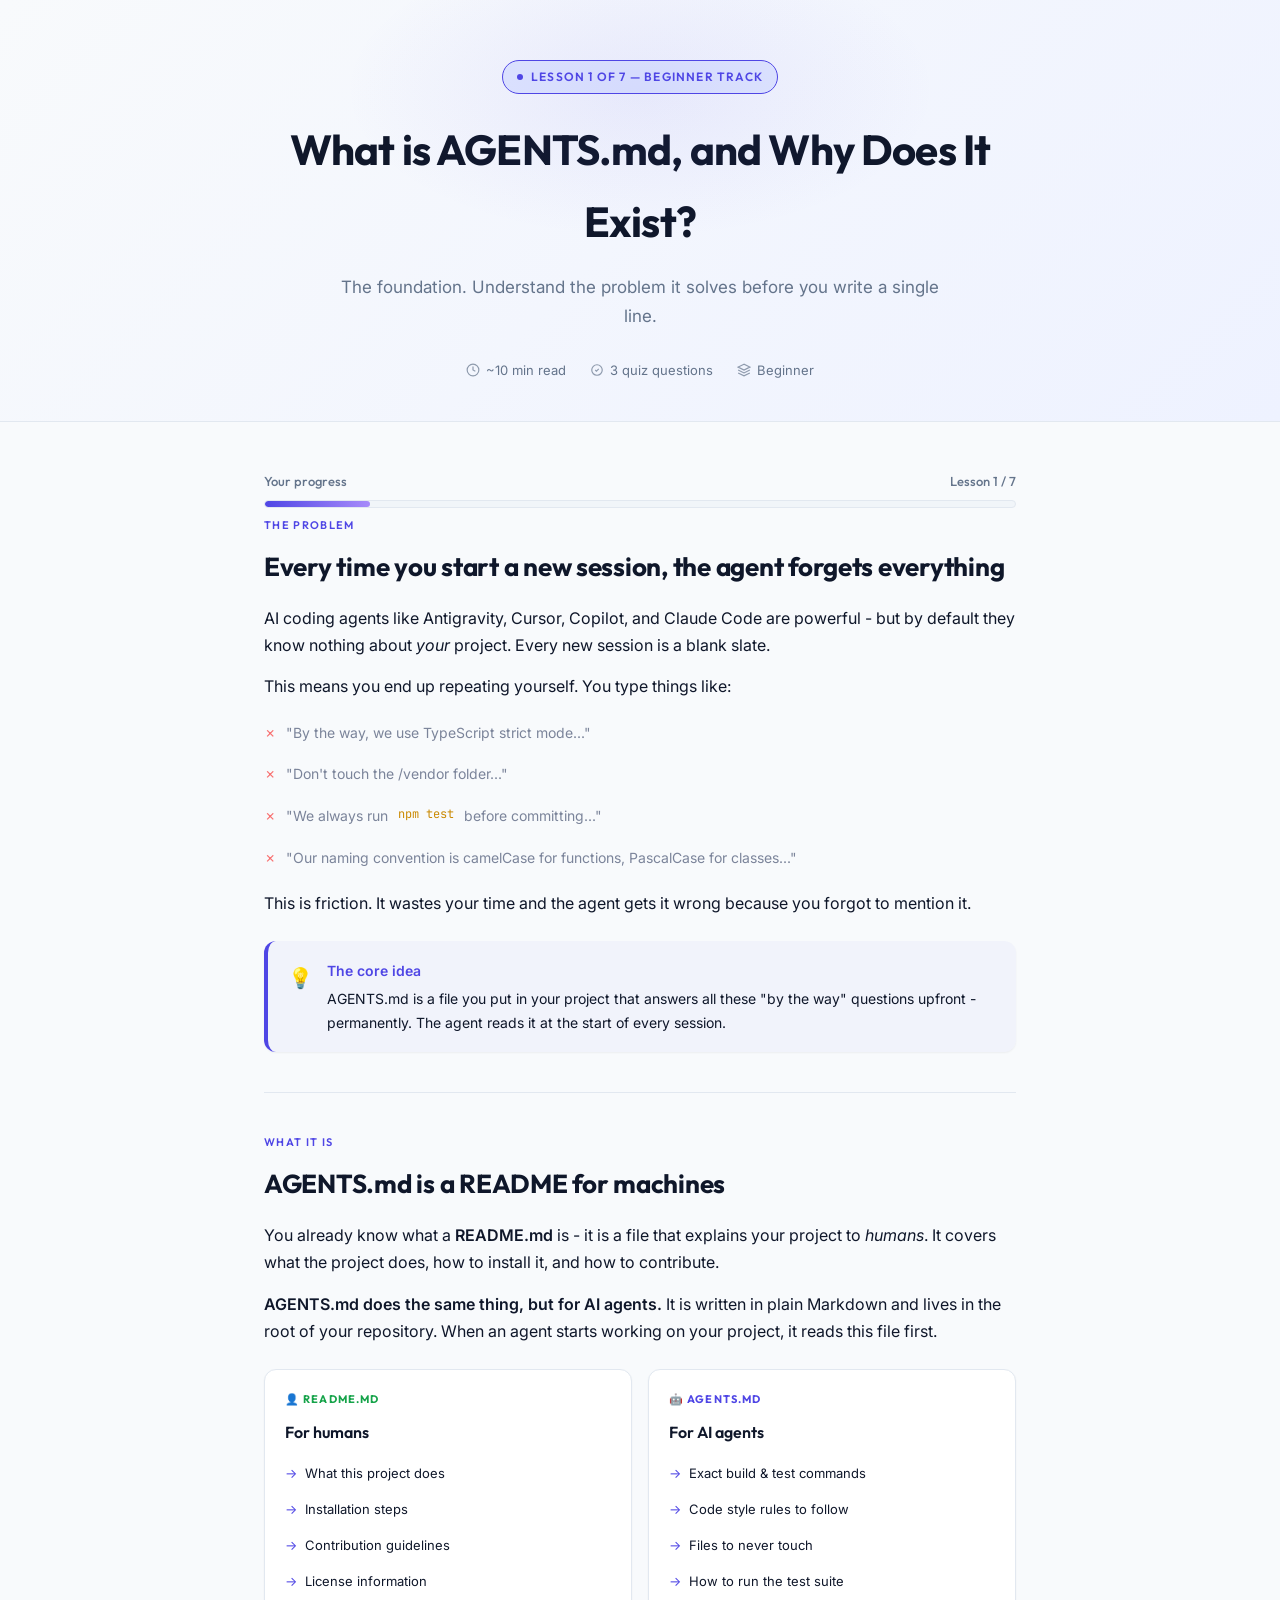
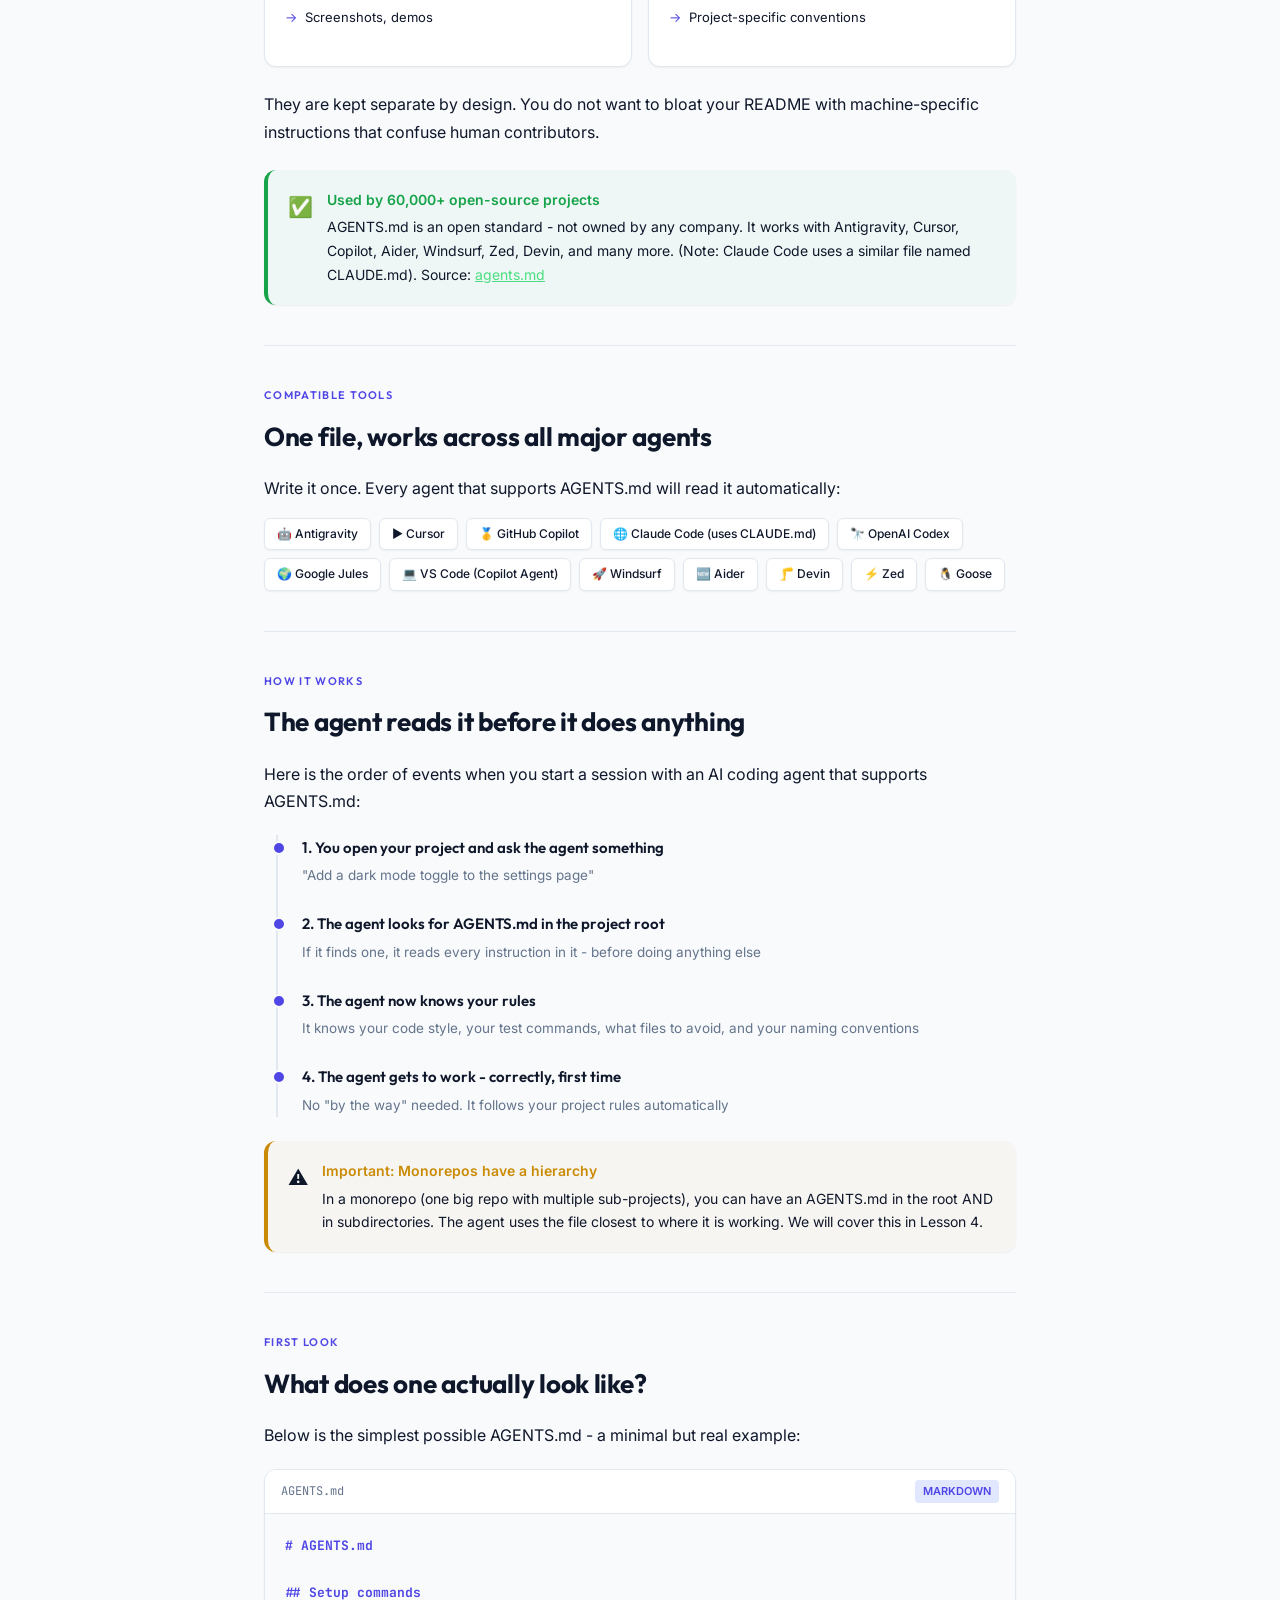
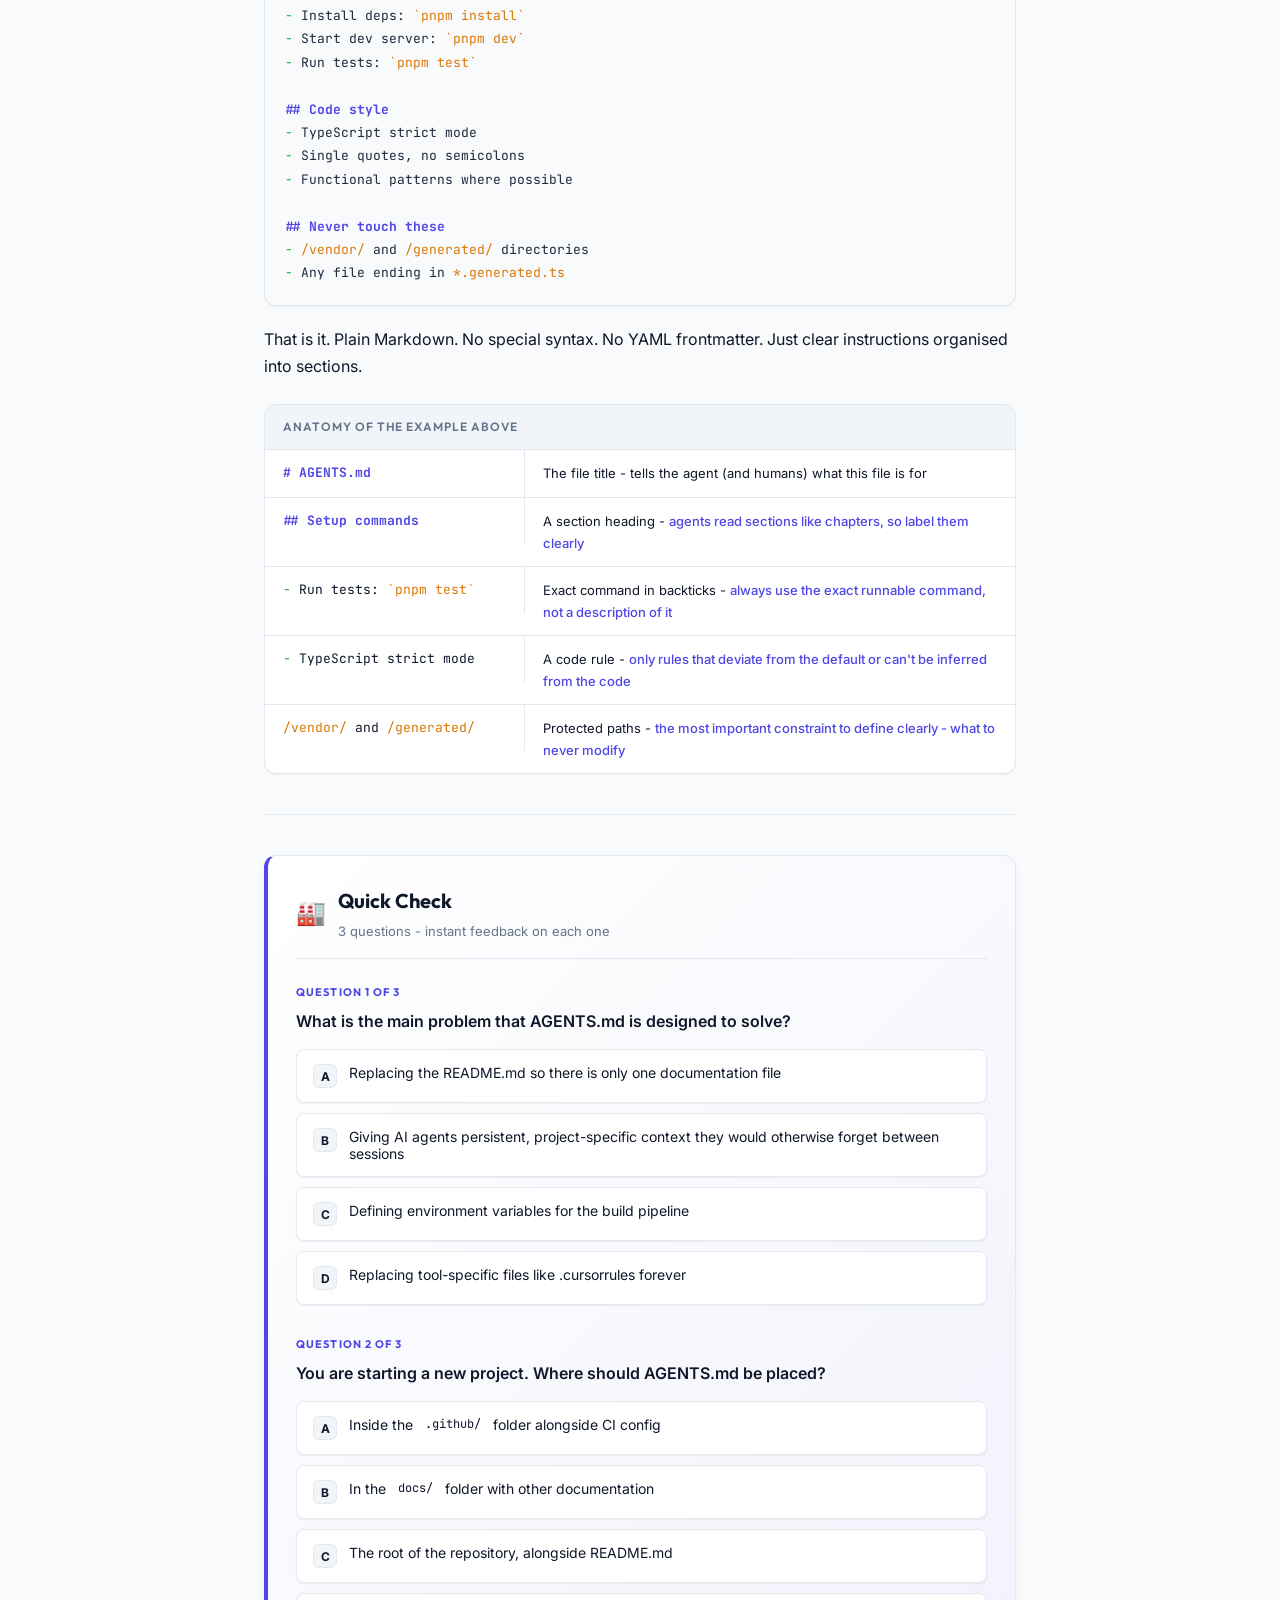
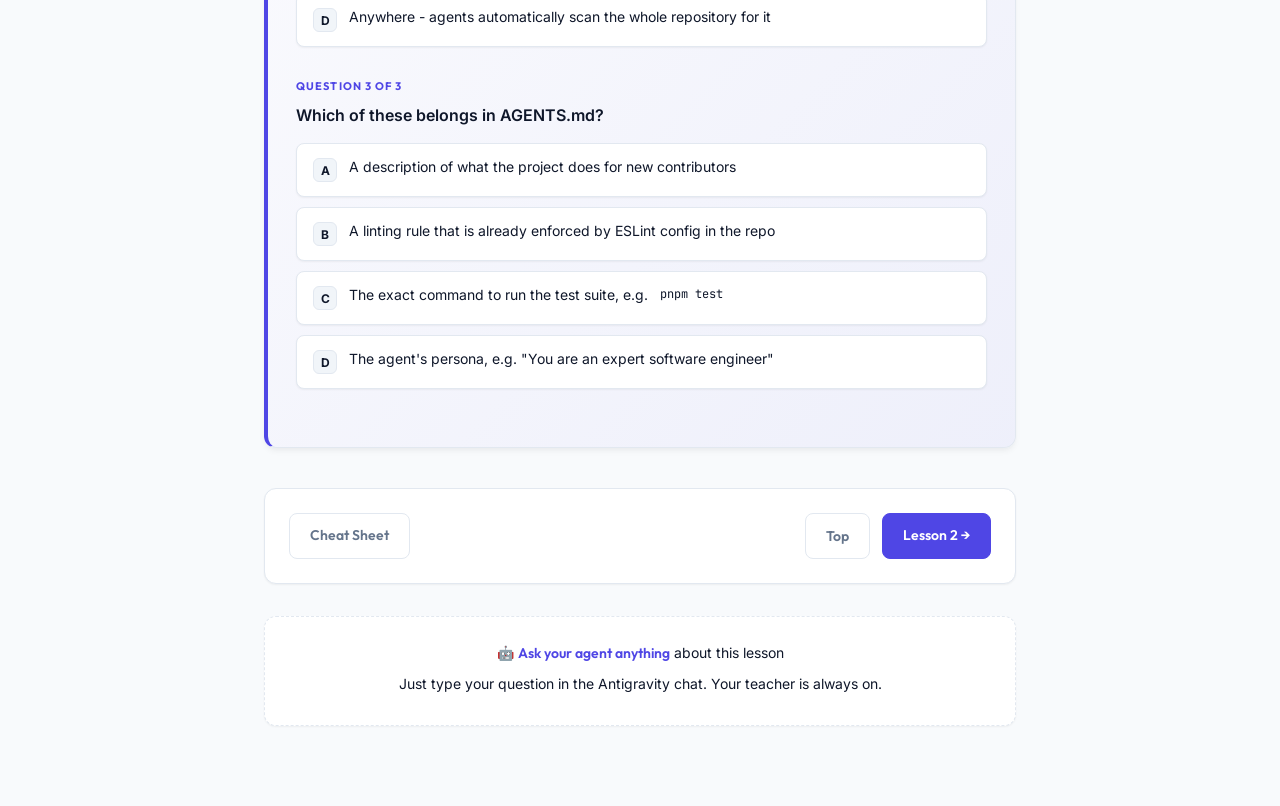
==== lessons/0001-what-is-agents-md.html @ 91561521 "Add AGENTS.md Quick Reference Cheat Sheet - Introduced a new HTML file for a concise cheat sheet on " ====
<!DOCTYPE html>
<html lang="en">
<head>
  <meta charset="UTF-8" />
  <meta name="viewport" content="width=device-width, initial-scale=1.0" />
  <title>Lesson 1: What is AGENTS.md and Why Does It Exist?</title>
  <meta name="description" content="Learn why AGENTS.md exists, what problem it solves, and how it is different from README.md. Lesson 1 of the AGENTS.md beginner-to-pro course." />
    <link rel="preconnect" href="https://fonts.googleapis.com" />
  <link rel="preconnect" href="https://fonts.gstatic.com" crossorigin />
  <link href="https://fonts.googleapis.com/css2?family=Inter:wght@300;400;500;600;700&family=Outfit:wght@400;500;600;700;800&family=JetBrains+Mono:wght@400;500;600&display=swap" rel="stylesheet" />
  <link rel="stylesheet" href="style.css" />
</head>
<body>

<header>
  <div class="lesson-badge"><span class="dot"></span>Lesson 1 of 7 &mdash; Beginner Track</div>
  <h1>What is AGENTS.md, and Why Does It Exist?</h1>
  <p class="subtitle">The foundation. Understand the problem it solves before you write a single line.</p>
  <div class="meta-row">
    <span class="meta-chip">
      <svg width="14" height="14" fill="none" stroke="currentColor" stroke-width="2" viewBox="0 0 24 24"><circle cx="12" cy="12" r="10"/><path d="M12 6v6l4 2"/></svg>
      ~10 min read
    </span>
    <span class="meta-chip">
      <svg width="14" height="14" fill="none" stroke="currentColor" stroke-width="2" viewBox="0 0 24 24"><path d="M9 12l2 2 4-4m6 2a9 9 0 11-18 0 9 9 0 0118 0z"/></svg>
      3 quiz questions
    </span>
    <span class="meta-chip">
      <svg width="14" height="14" fill="none" stroke="currentColor" stroke-width="2" viewBox="0 0 24 24"><path d="M12 2L2 7l10 5 10-5-10-5zM2 17l10 5 10-5M2 12l10 5 10-5"/></svg>
      Beginner
    </span>
  </div>
</header>

<main>

  <div class="progress-label">
    <span>Your progress</span>
    <span>Lesson 1 / 7</span>
  </div>
  <div class="progress-bar"><div class="progress-fill" style="width: 14%;" id="progressBar"></div></div>

  <!-- SECTION 1 -->
  <div class="section">
    <div class="section-label">The Problem</div>
    <h2>Every time you start a new session, the agent forgets everything</h2>
    <p>
      AI coding agents like Antigravity, Cursor, Copilot, and Claude Code are powerful - but by default they know nothing about <em>your</em> project. Every new session is a blank slate.
    </p>
    <p>
      This means you end up repeating yourself. You type things like:
    </p>
    <ul style="list-style:none;padding:0;margin:0 0 14px;">
      <li style="padding:6px 0;display:flex;gap:10px;color:#7b849a;font-size:14px;"><span style="color:#f87171">✗</span> "By the way, we use TypeScript strict mode..."</li>
      <li style="padding:6px 0;display:flex;gap:10px;color:#7b849a;font-size:14px;"><span style="color:#f87171">✗</span> "Don't touch the /vendor folder..."</li>
      <li style="padding:6px 0;display:flex;gap:10px;color:#7b849a;font-size:14px;"><span style="color:#f87171">✗</span> "We always run <code style="font-family:'JetBrains Mono',monospace;font-size:12px;color:var(--yellow)">npm test</code> before committing..."</li>
      <li style="padding:6px 0;display:flex;gap:10px;color:#7b849a;font-size:14px;"><span style="color:#f87171">✗</span> "Our naming convention is camelCase for functions, PascalCase for classes..."</li>
    </ul>
    <p>
      This is friction. It wastes your time and the agent gets it wrong because you forgot to mention it.
    </p>

    <div class="callout info">
      <div class="callout-icon">💡</div>
      <div class="callout-body">
        <strong>The core idea</strong>
        <p>AGENTS.md is a file you put in your project that answers all these "by the way" questions upfront - permanently. The agent reads it at the start of every session.</p>
      </div>
    </div>
  </div>

  <hr />

  <!-- SECTION 2 -->
  <div class="section">
    <div class="section-label">What It Is</div>
    <h2>AGENTS.md is a README for machines</h2>
    <p>
      You already know what a <strong>README.md</strong> is - it is a file that explains your project to <em>humans</em>. It covers what the project does, how to install it, and how to contribute.
    </p>
    <p>
      <strong>AGENTS.md does the same thing, but for AI agents.</strong> It is written in plain Markdown and lives in the root of your repository. When an agent starts working on your project, it reads this file first.
    </p>

    <div class="compare-grid">
      <div class="compare-card human">
        <div class="card-tag">&#128100; README.md</div>
        <h4>For humans</h4>
        <ul>
          <li>What this project does</li>
          <li>Installation steps</li>
          <li>Contribution guidelines</li>
          <li>License information</li>
          <li>Screenshots, demos</li>
        </ul>
      </div>
      <div class="compare-card agent">
        <div class="card-tag">&#129302; AGENTS.md</div>
        <h4>For AI agents</h4>
        <ul>
          <li>Exact build &amp; test commands</li>
          <li>Code style rules to follow</li>
          <li>Files to never touch</li>
          <li>How to run the test suite</li>
          <li>Project-specific conventions</li>
        </ul>
      </div>
    </div>

    <p>
      They are kept separate by design. You do not want to bloat your README with machine-specific instructions that confuse human contributors.
    </p>

    <div class="callout tip">
      <div class="callout-icon">✅</div>
      <div class="callout-body">
        <strong>Used by 60,000+ open-source projects</strong>
        <p>AGENTS.md is an open standard - not owned by any company. It works with Antigravity, Cursor, Copilot, Aider, Windsurf, Zed, Devin, and many more. (Note: Claude Code uses a similar file named CLAUDE.md). Source: <a href="https://agents.md" style="color:#4ade80">agents.md</a></p>
      </div>
    </div>
  </div>

  <hr />

  <!-- SECTION 3 -->
  <div class="section">
    <div class="section-label">Compatible Tools</div>
    <h2>One file, works across all major agents</h2>
    <p>Write it once. Every agent that supports AGENTS.md will read it automatically:</p>
    <div class="agent-grid">
      <span class="agent-chip">&#129302; Antigravity</span>
      <span class="agent-chip">&#9654; Cursor</span>
      <span class="agent-chip">&#129351; GitHub Copilot</span>
      <span class="agent-chip">&#127760; Claude Code (uses CLAUDE.md)</span>
      <span class="agent-chip">&#128301; OpenAI Codex</span>
      <span class="agent-chip">&#127757; Google Jules</span>
      <span class="agent-chip">&#128187; VS Code (Copilot Agent)</span>
      <span class="agent-chip">&#128640; Windsurf</span>
      <span class="agent-chip">&#127381; Aider</span>
      <span class="agent-chip">&#129461; Devin</span>
      <span class="agent-chip">&#9889; Zed</span>
      <span class="agent-chip">&#128039; Goose</span>
    </div>
  </div>

  <hr />

  <!-- SECTION 4 -->
  <div class="section">
    <div class="section-label">How It Works</div>
    <h2>The agent reads it before it does anything</h2>
    <p>Here is the order of events when you start a session with an AI coding agent that supports AGENTS.md:</p>

    <div class="timeline">
      <div class="timeline-item">
        <h4>1. You open your project and ask the agent something</h4>
        <p>"Add a dark mode toggle to the settings page"</p>
      </div>
      <div class="timeline-item">
        <h4>2. The agent looks for AGENTS.md in the project root</h4>
        <p>If it finds one, it reads every instruction in it - before doing anything else</p>
      </div>
      <div class="timeline-item">
        <h4>3. The agent now knows your rules</h4>
        <p>It knows your code style, your test commands, what files to avoid, and your naming conventions</p>
      </div>
      <div class="timeline-item">
        <h4>4. The agent gets to work - correctly, first time</h4>
        <p>No "by the way" needed. It follows your project rules automatically</p>
      </div>
    </div>

    <div class="callout warn">
      <div class="callout-icon">&#9888;&#65039;</div>
      <div class="callout-body">
        <strong>Important: Monorepos have a hierarchy</strong>
        <p>In a monorepo (one big repo with multiple sub-projects), you can have an AGENTS.md in the root AND in subdirectories. The agent uses the file closest to where it is working. We will cover this in Lesson 4.</p>
      </div>
    </div>
  </div>

  <hr />

  <!-- SECTION 5 -->
  <div class="section">
    <div class="section-label">First Look</div>
    <h2>What does one actually look like?</h2>
    <p>Below is the simplest possible AGENTS.md - a minimal but real example:</p>

    <div class="code-block">
      <div class="code-header">
        <span class="code-filename">AGENTS.md</span>
        <span class="code-lang">MARKDOWN</span>
      </div>
      <pre><span class="token-heading"># AGENTS.md</span>

<span class="token-heading">## Setup commands</span>
<span class="token-bullet">-</span> Install deps: <span class="token-code">`pnpm install`</span>
<span class="token-bullet">-</span> Start dev server: <span class="token-code">`pnpm dev`</span>
<span class="token-bullet">-</span> Run tests: <span class="token-code">`pnpm test`</span>

<span class="token-heading">## Code style</span>
<span class="token-bullet">-</span> TypeScript strict mode
<span class="token-bullet">-</span> Single quotes, no semicolons
<span class="token-bullet">-</span> Functional patterns where possible

<span class="token-heading">## Never touch these</span>
<span class="token-bullet">-</span> <span class="token-code">/vendor/</span> and <span class="token-code">/generated/</span> directories
<span class="token-bullet">-</span> Any file ending in <span class="token-code">*.generated.ts</span></pre>
    </div>

    <p>That is it. Plain Markdown. No special syntax. No YAML frontmatter. Just clear instructions organised into sections.</p>

    <div class="anatomy">
      <div class="anatomy-header">Anatomy of the example above</div>
      <div class="anatomy-row">
        <div class="anatomy-line"><span class="token-heading"># AGENTS.md</span></div>
        <div class="anatomy-explain">The file title - tells the agent (and humans) what this file is for</div>
      </div>
      <div class="anatomy-row">
        <div class="anatomy-line"><span class="token-heading">## Setup commands</span></div>
        <div class="anatomy-explain">A section heading - <em>agents read sections like chapters, so label them clearly</em></div>
      </div>
      <div class="anatomy-row">
        <div class="anatomy-line"><span class="token-bullet">-</span> Run tests: <span class="token-code">`pnpm test`</span></div>
        <div class="anatomy-explain">Exact command in backticks - <em>always use the exact runnable command, not a description of it</em></div>
      </div>
      <div class="anatomy-row">
        <div class="anatomy-line"><span class="token-bullet">-</span> TypeScript strict mode</div>
        <div class="anatomy-explain">A code rule - <em>only rules that deviate from the default or can't be inferred from the code</em></div>
      </div>
      <div class="anatomy-row">
        <div class="anatomy-line"><span class="token-code">/vendor/</span> and <span class="token-code">/generated/</span></div>
        <div class="anatomy-explain">Protected paths - <em>the most important constraint to define clearly - what to never modify</em></div>
      </div>
    </div>
  </div>

  <hr />

  <!-- QUIZ -->
  <div class="quiz" id="quiz">
    <div class="quiz-header">
      <div class="quiz-icon">&#127981;</div>
      <div>
        <div class="quiz-title">Quick Check</div>
        <div class="quiz-subtitle">3 questions - instant feedback on each one</div>
      </div>
    </div>

    <!-- Q1 -->
    <div class="quiz-question" id="q1">
      <div class="quiz-number">Question 1 of 3</div>
      <p>What is the main problem that AGENTS.md is designed to solve?</p>
      <div class="options">
        <button class="option" onclick="answer(this,'q1','wrong')" data-q="q1">
          <span class="option-letter">A</span>
          Replacing the README.md so there is only one documentation file
        </button>
        <button class="option" onclick="answer(this,'q1','correct')" data-q="q1">
          <span class="option-letter">B</span>
          Giving AI agents persistent, project-specific context they would otherwise forget between sessions
        </button>
        <button class="option" onclick="answer(this,'q1','wrong')" data-q="q1">
          <span class="option-letter">C</span>
          Defining environment variables for the build pipeline
        </button>
        <button class="option" onclick="answer(this,'q1','wrong')" data-q="q1">
          <span class="option-letter">D</span>
          Replacing tool-specific files like .cursorrules forever
        </button>
      </div>
      <div class="feedback correct" id="q1-correct">
        &#127881; Exactly right. AGENTS.md gives the agent information it can't infer from the code - things you would otherwise repeat at the start of every session.
      </div>
      <div class="feedback wrong" id="q1-wrong">
        &#10060; Not quite. AGENTS.md complements README.md - it does not replace it. And while it can reduce the need for tool-specific files, the core purpose is giving agents persistent project context.
      </div>
    </div>

    <!-- Q2 -->
    <div class="quiz-question" id="q2">
      <div class="quiz-number">Question 2 of 3</div>
      <p>You are starting a new project. Where should AGENTS.md be placed?</p>
      <div class="options">
        <button class="option" onclick="answer(this,'q2','wrong')" data-q="q2">
          <span class="option-letter">A</span>
          Inside the <code style="font-family:'JetBrains Mono',monospace;font-size:12px">.github/</code> folder alongside CI config
        </button>
        <button class="option" onclick="answer(this,'q2','wrong')" data-q="q2">
          <span class="option-letter">B</span>
          In the <code style="font-family:'JetBrains Mono',monospace;font-size:12px">docs/</code> folder with other documentation
        </button>
        <button class="option" onclick="answer(this,'q2','correct')" data-q="q2">
          <span class="option-letter">C</span>
          The root of the repository, alongside README.md
        </button>
        <button class="option" onclick="answer(this,'q2','wrong')" data-q="q2">
          <span class="option-letter">D</span>
          Anywhere - agents automatically scan the whole repository for it
        </button>
      </div>
      <div class="feedback correct" id="q2-correct">
        &#127881; Correct. The root of the repo is the standard, predictable place. Agents know to look there first. In monorepos you can also add them to subdirectories for scoped rules.
      </div>
      <div class="feedback wrong" id="q2-wrong">
        &#10060; Not quite. AGENTS.md belongs in the repository root - the same level as README.md. That is the standard place agents are built to look for it.
      </div>
    </div>

    <!-- Q3 -->
    <div class="quiz-question" id="q3">
      <div class="quiz-number">Question 3 of 3</div>
      <p>Which of these belongs in AGENTS.md?</p>
      <div class="options">
        <button class="option" onclick="answer(this,'q3','wrong')" data-q="q3">
          <span class="option-letter">A</span>
          A description of what the project does for new contributors
        </button>
        <button class="option" onclick="answer(this,'q3','wrong')" data-q="q3">
          <span class="option-letter">B</span>
          A linting rule that is already enforced by ESLint config in the repo
        </button>
        <button class="option" onclick="answer(this,'q3','correct')" data-q="q3">
          <span class="option-letter">C</span>
          The exact command to run the test suite, e.g. <code style="font-family:'JetBrains Mono',monospace;font-size:12px">pnpm test</code>
        </button>
        <button class="option" onclick="answer(this,'q3','wrong')" data-q="q3">
          <span class="option-letter">D</span>
          The agent's persona, e.g. "You are an expert software engineer"
        </button>
      </div>
      <div class="feedback correct" id="q3-correct">
        &#127881; Perfect. Exact runnable commands are the most valuable thing to put in AGENTS.md. Option A belongs in README, Option B is already enforced by tooling so it's redundant, Option D is redefining the agent's core persona - which AGENTS.md is not for.
      </div>
      <div class="feedback wrong" id="q3-wrong">
        &#10060; Not quite. The key principle is: only include things the agent cannot infer from the codebase or that aren't already enforced by your tooling. Exact commands are perfect examples. Project descriptions belong in README. Persona redefinition is off-scope.
      </div>
    </div>

    <div id="score-display">
      <div class="score-big" id="scoreNum">3/3</div>
      <p id="scoreMsg">Perfect score! You're ready for Lesson 2.</p>
    </div>
  </div>

  <!-- NAVIGATION -->
  <div class="navigation-row">
    <div>
      <a href="../reference/agents-md-cheat-sheet.html" class="btn btn-secondary">Cheat Sheet</a>
    </div>
    <div class="nav-group">
      <button class="btn btn-secondary" onclick="window.scrollTo({top:0,behavior:'smooth'})">Top</button>
      <a href="0002-anatomy-of-agents-md.html" class="btn">Lesson 2 &rarr;</a>
    </div>
  </div>

  <!-- ASK AGENT -->
  <div class="ask-agent">
    <p>&#129302; <strong>Ask your agent anything</strong> about this lesson</p>
    <p>Just type your question in the Antigravity chat. Your teacher is always on.</p>
  </div>

</main>

<script>
  let scores = {};
  let totalAnswered = 0;

  function answer(el, qId, result) {
    if (scores[qId] !== undefined) return;
    scores[qId] = result === 'correct' ? 1 : 0;
    totalAnswered++;

    const allOptions = document.querySelectorAll(`[data-q="${qId}"]`);
    allOptions.forEach(opt => {
      if (opt !== el) opt.classList.add('dimmed');
    });

    el.classList.add(result);
    document.getElementById(`${qId}-${result}`).classList.add('show');

    // Update progress bar slightly
    const bar = document.getElementById('progressBar');
    bar.style.width = (14 + totalAnswered * 5) + '%';

    if (totalAnswered === 3) showScore();
  }

  function showScore() {
    const total = Object.values(scores).reduce((a,b)=>a+b, 0);
    const display = document.getElementById('score-display');
    const num = document.getElementById('scoreNum');
    const msg = document.getElementById('scoreMsg');

    num.textContent = total + '/3';
    if (total === 3) msg.textContent = 'Perfect score! You fully understand the foundation. On to Lesson 2.';
    else if (total >= 2) msg.textContent = 'Good work. Revisit the questions you missed, then move to Lesson 2.';
    else msg.textContent = 'Re-read the lesson and try again - the concepts will click quickly.';

    display.classList.add('show');
    display.scrollIntoView({ behavior: 'smooth', block: 'nearest' });
  }
</script>
</body>
</html>
---- lessons/style.css ----
/* style.css - Premium Modern Light Theme for AGENTS.md Lessons */
@import url('https://fonts.googleapis.com/css2?family=Inter:wght@300;400;500;600;700&family=Outfit:wght@400;500;600;700;800&family=JetBrains+Mono:wght@400;500;600&display=swap');

:root {
  --bg: #f8fafc;
  --surface: #ffffff;
  --surface2: #f1f5f9;
  --border: #e2e8f0;
  --text: #0f172a;
  --muted: #64748b;
  --accent: #4f46e5;
  --accent-soft: #e0e7ff;
  --accent-glow: rgba(79, 70, 229, 0.06);
  --green: #16a34a;
  --green-soft: #dcfce7;
  --red: #dc2626;
  --red-soft: #fee2e2;
  --yellow: #ca8a04;
  --yellow-soft: #fef9c3;
  --radius: 12px;
  --shadow-sm: 0 1px 2px 0 rgba(0, 0, 0, 0.05);
  --shadow-md: 0 4px 6px -1px rgba(0, 0, 0, 0.05), 0 2px 4px -1px rgba(0, 0, 0, 0.02);
  --shadow-lg: 0 10px 15px -3px rgba(0, 0, 0, 0.05), 0 4px 6px -2px rgba(0, 0, 0, 0.02);
}

* {
  box-sizing: border-box;
  margin: 0;
  padding: 0;
}

body {
  background: var(--bg);
  color: var(--text);
  font-family: 'Inter', sans-serif;
  font-size: 16px;
  line-height: 1.7;
  min-height: 100vh;
}

/* -------- HEADER -------- */
header {
  background: linear-gradient(135deg, #f8fafc 0%, #eef2ff 100%);
  border-bottom: 1px solid var(--border);
  padding: 60px 24px 40px;
  text-align: center;
  position: relative;
  overflow: hidden;
}

header::before {
  content: '';
  position: absolute;
  top: -60px;
  left: 50%;
  transform: translateX(-50%);
  width: 600px;
  height: 300px;
  background: radial-gradient(ellipse at center, rgba(79, 70, 229, 0.08) 0%, transparent 70%);
  pointer-events: none;
}

.lesson-badge {
  display: inline-flex;
  align-items: center;
  gap: 8px;
  background: var(--accent-soft);
  border: 1px solid var(--accent);
  color: var(--accent);
  font-family: 'Outfit', sans-serif;
  font-size: 12px;
  font-weight: 600;
  letter-spacing: 0.1em;
  text-transform: uppercase;
  padding: 6px 14px;
  border-radius: 100px;
  margin-bottom: 20px;
}

.lesson-badge .dot {
  width: 6px;
  height: 6px;
  background: var(--accent);
  border-radius: 50%;
  animation: pulse 2s ease-in-out infinite;
}

@keyframes pulse {
  0%, 100% { opacity: 1; transform: scale(1); }
  50% { opacity: 0.5; transform: scale(1.4); }
}

h1 {
  font-family: 'Outfit', sans-serif;
  font-size: clamp(26px, 5vw, 42px);
  font-weight: 700;
  letter-spacing: -0.02em;
  color: #0f172a;
  max-width: 800px;
  margin: 0 auto 16px;
}

.subtitle {
  color: var(--muted);
  font-size: 17px;
  max-width: 600px;
  margin: 0 auto 28px;
}

.meta-row {
  display: flex;
  align-items: center;
  justify-content: center;
  gap: 24px;
  flex-wrap: wrap;
}

.meta-chip {
  display: flex;
  align-items: center;
  gap: 6px;
  color: var(--muted);
  font-size: 13px;
}

.meta-chip svg {
  opacity: 0.7;
}

/* -------- LAYOUT -------- */
main {
  max-width: 800px;
  margin: 0 auto;
  padding: 48px 24px 80px;
}

/* -------- PROGRESS -------- */
.progress-container {
  margin-bottom: 48px;
}

.progress-bar {
  background: var(--surface2);
  border: 1px solid var(--border);
  border-radius: 100px;
  height: 8px;
  margin-bottom: 8px;
  overflow: hidden;
}

.progress-fill {
  height: 100%;
  background: linear-gradient(90deg, var(--accent), #a78bfa);
  border-radius: 100px;
  transition: width 0.5s ease;
}

.progress-label {
  display: flex;
  justify-content: space-between;
  color: var(--muted);
  font-size: 13px;
  margin-bottom: 8px;
  font-family: 'Outfit', sans-serif;
  font-weight: 500;
}

/* -------- SECTION -------- */
.section {
  margin-bottom: 40px;
}

.section-label {
  font-family: 'Outfit', sans-serif;
  font-size: 11px;
  font-weight: 600;
  letter-spacing: 0.12em;
  text-transform: uppercase;
  color: var(--accent);
  margin-bottom: 10px;
}

h2 {
  font-family: 'Outfit', sans-serif;
  font-size: 26px;
  font-weight: 700;
  color: var(--text);
  margin-bottom: 16px;
  letter-spacing: -0.01em;
}

h3 {
  font-family: 'Outfit', sans-serif;
  font-size: 19px;
  font-weight: 600;
  color: var(--text);
  margin-bottom: 10px;
  margin-top: 24px;
}

p {
  color: var(--text);
  margin-bottom: 14px;
}

strong {
  color: var(--text);
  font-weight: 600;
}

ul, ol {
  margin-bottom: 14px;
  padding-left: 20px;
}

li {
  margin-bottom: 6px;
}

/* -------- CALLOUT -------- */
.callout {
  border-radius: var(--radius);
  padding: 18px 20px;
  margin: 24px 0;
  border-left: 4px solid;
  display: flex;
  gap: 14px;
  background: var(--surface);
  box-shadow: var(--shadow-sm);
}

.callout-icon {
  font-size: 20px;
  flex-shrink: 0;
  margin-top: 2px;
}

.callout-body {
  flex: 1;
}

.callout-body strong {
  display: block;
  font-size: 14px;
  margin-bottom: 4px;
}

.callout-body p {
  font-size: 14px;
  margin: 0;
  color: var(--text);
}

.callout.info {
  border-color: var(--accent);
  background: rgba(79, 70, 229, 0.04);
}

.callout.info .callout-body strong {
  color: var(--accent);
}

.callout.tip {
  border-color: var(--green);
  background: rgba(22, 163, 74, 0.04);
}

.callout.tip .callout-body strong {
  color: var(--green);
}

.callout.warn {
  border-color: var(--yellow);
  background: rgba(202, 138, 4, 0.04);
}

.callout.warn .callout-body strong {
  color: var(--yellow);
}

/* -------- COMPARISON CARDS -------- */
.compare-grid {
  display: grid;
  grid-template-columns: 1fr 1fr;
  gap: 16px;
  margin: 24px 0;
}

@media (max-width: 600px) {
  .compare-grid { grid-template-columns: 1fr; }
}

.compare-card {
  background: var(--surface);
  border: 1px solid var(--border);
  border-radius: var(--radius);
  padding: 20px;
  box-shadow: var(--shadow-sm);
  transition: border-color 0.2s, transform 0.2s, box-shadow 0.2s;
}

.compare-card:hover {
  border-color: var(--accent);
  transform: translateY(-2px);
  box-shadow: var(--shadow-md);
}

.compare-card .card-tag {
  font-family: 'Outfit', sans-serif;
  font-size: 11px;
  font-weight: 700;
  letter-spacing: 0.1em;
  text-transform: uppercase;
  margin-bottom: 10px;
}

.compare-card.human .card-tag,
.compare-card.do .card-tag,
.compare-card.good .card-tag {
  color: var(--green);
}

.compare-card.agent .card-tag {
  color: var(--accent);
}

.compare-card.dont .card-tag,
.compare-card.bad .card-tag {
  color: var(--red);
}

.compare-card.bad .card-tag {
  text-decoration: line-through;
}

.compare-card h4 {
  font-size: 16px;
  color: var(--text);
  margin-bottom: 12px;
  font-family: 'Outfit', sans-serif;
  font-weight: 600;
}

.compare-card ul {
  list-style: none;
  padding: 0;
}

.compare-card ul li {
  font-size: 13px;
  color: var(--text);
  padding: 4px 0;
  display: flex;
  gap: 8px;
  align-items: flex-start;
}

.compare-card ul li::before {
  content: '→';
  color: var(--accent);
  flex-shrink: 0;
}

/* -------- CODE BLOCK -------- */
.code-block {
  background: #f8fafc;
  border: 1px solid var(--border);
  border-radius: var(--radius);
  margin: 20px 0;
  overflow: hidden;
  box-shadow: var(--shadow-sm);
}

.code-header {
  background: var(--surface);
  border-bottom: 1px solid var(--border);
  padding: 10px 16px;
  display: flex;
  align-items: center;
  justify-content: space-between;
}

.code-filename {
  font-family: 'JetBrains Mono', monospace;
  font-size: 12px;
  color: var(--muted);
}

.code-lang {
  font-size: 11px;
  color: var(--accent);
  font-weight: 600;
  background: var(--accent-soft);
  padding: 2px 8px;
  border-radius: 4px;
}

.code-dots {
  display: flex;
  gap: 6px;
}

.code-dot {
  width: 8px;
  height: 8px;
  border-radius: 50%;
}

.code-dot.red { background: var(--red); }
.code-dot.yellow { background: var(--yellow); }
.code-dot.green { background: var(--green); }

pre {
  font-family: 'JetBrains Mono', monospace;
  font-size: 13px;
  line-height: 1.8;
  padding: 20px;
  overflow-x: auto;
  color: #1e293b;
}

/* Syntax Highlighting Light Theme colors */
.token-comment { color: #64748b; font-style: italic; }
.token-heading { color: var(--accent); font-weight: 700; }
.token-bullet { color: var(--green); }
.token-code { color: #d97706; }
.token-bold { color: var(--text); font-weight: 600; }

/* -------- ANATOMY & ANATOMY GRID -------- */
.anatomy {
  background: var(--surface);
  border: 1px solid var(--border);
  border-radius: var(--radius);
  overflow: hidden;
  margin: 24px 0;
  box-shadow: var(--shadow-sm);
}

.anatomy-header {
  background: var(--surface2);
  padding: 12px 18px;
  font-size: 12px;
  font-weight: 600;
  color: var(--muted);
  letter-spacing: 0.08em;
  text-transform: uppercase;
  border-bottom: 1px solid var(--border);
  font-family: 'Outfit', sans-serif;
}

.anatomy-row {
  display: flex;
  align-items: flex-start;
  gap: 0;
  border-bottom: 1px solid var(--border);
  transition: background 0.15s;
}

.anatomy-row:last-child {
  border-bottom: none;
}

.anatomy-row:hover {
  background: var(--accent-glow);
}

.anatomy-line {
  font-family: 'JetBrains Mono', monospace;
  font-size: 13px;
  padding: 12px 18px;
  min-width: 260px;
  border-right: 1px solid var(--border);
  color: var(--text);
}

.anatomy-explain {
  font-size: 13px;
  color: var(--text);
  padding: 12px 18px;
  flex: 1;
}

.anatomy-explain em {
  color: var(--accent);
  font-style: normal;
  font-weight: 500;
}

/* Lesson 2 Layout style */
.anatomy-grid {
  display: flex;
  flex-direction: column;
  gap: 12px;
  margin: 24px 0;
}

.anatomy-grid .anatomy-row {
  background: var(--surface);
  border: 1px solid var(--border);
  border-radius: var(--radius);
  display: flex;
  overflow: hidden;
  transition: border-color 0.2s, box-shadow 0.2s;
  box-shadow: var(--shadow-sm);
}

.anatomy-grid .anatomy-row:hover {
  border-color: var(--accent);
  box-shadow: var(--shadow-md);
}

.anatomy-left {
  background: var(--surface2);
  padding: 16px;
  width: 250px;
  min-width: 200px;
  border-right: 1px solid var(--border);
  display: flex;
  flex-direction: column;
  justify-content: center;
}

.anatomy-right {
  padding: 16px;
  flex: 1;
  font-size: 14px;
}

.anatomy-left h4 {
  font-family: 'Outfit', sans-serif;
  font-size: 15px;
  color: var(--text);
  margin-bottom: 4px;
  font-weight: 600;
}

.anatomy-left code {
  font-family: 'JetBrains Mono', monospace;
  font-size: 12px;
  color: var(--yellow);
}

@media (max-width: 600px) {
  .anatomy-grid .anatomy-row { flex-direction: column; }
  .anatomy-left { width: 100%; border-right: none; border-bottom: 1px solid var(--border); }
}

/* -------- QUIZ -------- */
.quiz {
  background: linear-gradient(135deg, var(--surface) 0%, var(--accent-glow) 100%);
  border: 1px solid var(--border);
  border-left: 4px solid var(--accent);
  border-radius: var(--radius);
  padding: 28px;
  margin: 40px 0;
  box-shadow: var(--shadow-md);
  position: relative;
}

.quiz-header {
  display: flex;
  align-items: center;
  gap: 12px;
  margin-bottom: 24px;
  border-bottom: 1px solid var(--border);
  padding-bottom: 16px;
}

.quiz-icon {
  font-size: 24px;
}

.quiz-title {
  font-family: 'Outfit', sans-serif;
  font-size: 20px;
  font-weight: 700;
  color: var(--text);
}

.quiz-subtitle {
  font-size: 13px;
  color: var(--muted);
  margin-top: 2px;
}

.quiz-question {
  margin-bottom: 30px;
}

.quiz-question p {
  font-size: 16px;
  font-weight: 600;
  color: var(--text);
  margin-bottom: 14px;
}

.quiz-number {
  font-family: 'Outfit', sans-serif;
  font-size: 11px;
  font-weight: 700;
  letter-spacing: 0.1em;
  color: var(--accent);
  text-transform: uppercase;
  margin-bottom: 6px;
}

.options {
  display: flex;
  flex-direction: column;
  gap: 10px;
}

.option {
  display: flex;
  align-items: flex-start;
  gap: 12px;
  background: var(--surface);
  border: 1px solid var(--border);
  border-radius: 8px;
  padding: 14px 16px;
  cursor: pointer;
  transition: all 0.2s;
  font-size: 14px;
  color: var(--text);
  text-align: left;
  width: 100%;
  font-family: 'Inter', sans-serif;
  box-shadow: var(--shadow-sm);
}

.option:hover {
  border-color: var(--accent);
  background: var(--accent-glow);
}

.option.correct {
  border-color: var(--green);
  background: var(--green-soft);
  color: var(--green);
  font-weight: 600;
  pointer-events: none;
}

.option.wrong {
  border-color: var(--red);
  background: var(--red-soft);
  color: var(--red);
  font-weight: 600;
  pointer-events: none;
}

.option.dimmed {
  opacity: 0.35;
  pointer-events: none;
}

.option-letter {
  width: 24px;
  height: 24px;
  background: var(--surface2);
  border: 1px solid var(--border);
  border-radius: 6px;
  display: flex;
  align-items: center;
  justify-content: center;
  font-size: 12px;
  font-weight: 700;
  flex-shrink: 0;
  transition: background 0.2s, border-color 0.2s;
}

.option.correct .option-letter {
  background: var(--green);
  border-color: var(--green);
  color: #ffffff;
}

.option.wrong .option-letter {
  background: var(--red);
  border-color: var(--red);
  color: #ffffff;
}

.feedback {
  display: none;
  padding: 14px 16px;
  border-radius: 8px;
  font-size: 14px;
  margin-top: 10px;
  line-height: 1.6;
}

.feedback.show {
  display: block;
  animation: fadeIn 0.3s ease;
}

.feedback.correct {
  background: var(--green-soft);
  color: var(--green);
  border: 1px solid rgba(22, 163, 74, 0.2);
}

.feedback.wrong {
  background: var(--red-soft);
  color: var(--red);
  border: 1px solid rgba(220, 38, 38, 0.2);
}

@keyframes fadeIn {
  from { opacity: 0; transform: translateY(4px); }
  to { opacity: 1; transform: translateY(0); }
}

/* -------- SCORE -------- */
#score-display {
  display: none;
  background: var(--green-soft);
  border: 1px solid var(--green);
  border-radius: var(--radius);
  padding: 24px;
  text-align: center;
  margin-top: 24px;
  animation: fadeIn 0.4s ease;
  box-shadow: var(--shadow-sm);
}

#score-display.show {
  display: block;
}

#score-display .score-big {
  font-family: 'Outfit', sans-serif;
  font-size: 42px;
  font-weight: 700;
  color: var(--green);
}

#score-display p {
  color: var(--green);
  margin: 6px 0 0;
  font-size: 15px;
  font-weight: 500;
}

/* -------- NEXT LESSON & NAVIGATION -------- */
.next-lesson,
.navigation-row {
  background: var(--surface);
  border: 1px solid var(--border);
  border-radius: var(--radius);
  padding: 24px;
  display: flex;
  align-items: center;
  justify-content: space-between;
  gap: 16px;
  margin-top: 40px;
  flex-wrap: wrap;
  box-shadow: var(--shadow-sm);
}

.next-lesson h3,
.navigation-row h3 {
  font-family: 'Outfit', sans-serif;
  font-size: 15px;
  color: var(--muted);
  font-weight: 500;
  margin: 0 0 4px;
}

.next-lesson p,
.navigation-row p {
  font-size: 17px;
  font-weight: 600;
  color: var(--text);
  margin: 0;
}

.nav-group {
  display: flex;
  gap: 12px;
  flex-wrap: wrap;
}

.btn {
  display: inline-flex;
  align-items: center;
  gap: 8px;
  background: var(--accent);
  color: #ffffff;
  font-family: 'Outfit', sans-serif;
  font-size: 14px;
  font-weight: 600;
  padding: 10px 20px;
  border-radius: 8px;
  border: 1px solid var(--accent);
  cursor: pointer;
  transition: all 0.2s ease;
  text-decoration: none;
  white-space: nowrap;
}

.btn:hover {
  background: #3730a3; /* darker indigo */
  border-color: #3730a3;
  transform: translateY(-1px);
  box-shadow: var(--shadow-sm);
}

.btn-ghost,
.btn-secondary {
  background: transparent;
  border: 1px solid var(--border);
  color: var(--muted);
  font-family: 'Outfit', sans-serif;
  font-size: 14px;
  font-weight: 600;
  padding: 10px 20px;
  border-radius: 8px;
  cursor: pointer;
  transition: all 0.2s ease;
  text-decoration: none;
  white-space: nowrap;
}

.btn-ghost:hover,
.btn-secondary:hover {
  border-color: var(--accent);
  color: var(--accent);
  background: var(--accent-glow);
}

.btn:disabled,
.btn.disabled {
  background: var(--surface2);
  border-color: var(--border);
  color: var(--muted);
  cursor: not-allowed;
  opacity: 0.5;
  transform: none;
  box-shadow: none;
}

/* -------- AGENT LIST & CHIPS -------- */
.agent-grid {
  display: flex;
  flex-wrap: wrap;
  gap: 8px;
  margin: 16px 0;
}

.agent-chip {
  background: var(--surface);
  border: 1px solid var(--border);
  border-radius: 6px;
  padding: 5px 12px;
  font-size: 12px;
  color: var(--text);
  font-weight: 500;
  box-shadow: var(--shadow-sm);
}

/* -------- TIMELINE -------- */
.timeline {
  border-left: 2px solid var(--border);
  margin: 20px 0 20px 12px;
  padding-left: 24px;
}

.timeline-item {
  position: relative;
  margin-bottom: 24px;
}

.timeline-item::before {
  content: '';
  position: absolute;
  left: -30px;
  top: 6px;
  width: 10px;
  height: 10px;
  border-radius: 50%;
  background: var(--accent);
  border: 2px solid var(--bg);
}

.timeline-item h4 {
  font-family: 'Outfit', sans-serif;
  font-size: 15px;
  color: var(--text);
  margin-bottom: 4px;
  font-weight: 600;
}

.timeline-item p {
  font-size: 13.5px;
  color: var(--muted);
  margin: 0;
}

/* -------- ASK AGENT -------- */
.ask-agent {
  background: var(--surface);
  border: 1px dashed var(--border);
  border-radius: var(--radius);
  padding: 24px;
  text-align: center;
  margin: 32px 0 0;
  box-shadow: var(--shadow-sm);
}

.ask-agent p {
  color: var(--text);
  font-size: 14px;
  margin: 0 0 6px;
}

.ask-agent strong {
  color: var(--accent);
  font-family: 'Outfit', sans-serif;
}

.ask-agent .sub-text {
  font-size: 12px;
  color: var(--muted);
  margin: 0;
}

hr {
  border: none;
  border-top: 1px solid var(--border);
  margin: 40px 0;
}

/* -------- CYBER PANEL (Lesson 4) -------- */
.cyber-panel {
  position: relative;
  border: 1px solid var(--border);
  background: var(--surface);
  border-radius: var(--radius);
  padding: 24px;
  margin: 24px 0;
  box-shadow: var(--shadow-md);
}

.cyber-panel::before {
  content: '';
  position: absolute;
  top: -1px; left: -1px;
  width: 12px; height: 12px;
  border-top: 2px solid var(--accent);
  border-left: 2px solid var(--accent);
}

.cyber-panel::after {
  content: '';
  position: absolute;
  bottom: -1px; right: -1px;
  width: 12px; height: 12px;
  border-bottom: 2px solid var(--accent);
  border-right: 2px solid var(--accent);
}

/* -------- DIRECTORY TREE VISUALIZER (Lesson 4) -------- */
.tree-visualizer {
  font-family: 'JetBrains Mono', monospace;
  background: #f8fafc;
  border: 1px solid var(--border);
  border-radius: var(--radius);
  padding: 20px;
  margin: 24px 0;
  font-size: 14px;
  color: var(--text);
  box-shadow: var(--shadow-sm);
}

.tree-line {
  display: flex;
  align-items: center;
  padding: 2px 0;
}

.tree-accent {
  color: var(--accent);
  font-weight: bold;
}

.tree-comment {
  color: var(--muted);
  margin-left: 10px;
  font-size: 13px;
}

.tree-search-step {
  background: var(--accent-glow);
  border-radius: 3px;
  padding: 0 4px;
  border: 1px dashed rgba(79, 70, 229, 0.4);
}

/* -------- CONGRATS MODAL (Lesson 7) -------- */
.modal-overlay {
  position: fixed;
  top: 0; left: 0; right: 0; bottom: 0;
  background: rgba(15, 23, 42, 0.6); /* slate backdrop */
  display: none;
  align-items: center;
  justify-content: center;
  z-index: 1000;
  backdrop-filter: blur(8px);
}

.modal {
  background: var(--surface);
  border: 1px solid var(--border);
  box-shadow: var(--shadow-lg);
  width: 90%;
  max-width: 520px;
  padding: 32px;
  border-radius: var(--radius);
  text-align: center;
  position: relative;
}

.modal h2 {
  font-family: 'Outfit', sans-serif;
  font-size: 24px;
  color: var(--text);
  margin-bottom: 12px;
}

.modal-line {
  height: 2px;
  background: var(--accent);
  width: 60px;
  margin: 16px auto;
  border-radius: 100px;
}

.modal p {
  font-size: 14px;
  color: var(--muted);
  margin-bottom: 20px;
  line-height: 1.6;
}

.modal ul {
  text-align: left;
  list-style: none;
  padding: 0;
  margin: 0 auto 24px;
  max-width: 380px;
}

.modal ul li {
  font-size: 13px;
  color: var(--text);
  padding: 8px 0;
  border-bottom: 1px solid var(--border);
  display: flex;
  justify-content: space-between;
  align-items: center;
}

.modal ul li:last-child {
  border-bottom: none;
}

.modal ul li span.tag {
  color: var(--green);
  font-weight: 600;
  background: var(--green-soft);
  padding: 2px 8px;
  border-radius: 4px;
  font-size: 11px;
  text-transform: uppercase;
}

.modal .btn-close {
  background: var(--accent);
  color: #ffffff;
  border: none;
  padding: 10px 24px;
  font-weight: 600;
  cursor: pointer;
  border-radius: 8px;
  font-family: 'Outfit', sans-serif;
  transition: all 0.2s;
}

.modal .btn-close:hover {
  background: #3730a3;
}
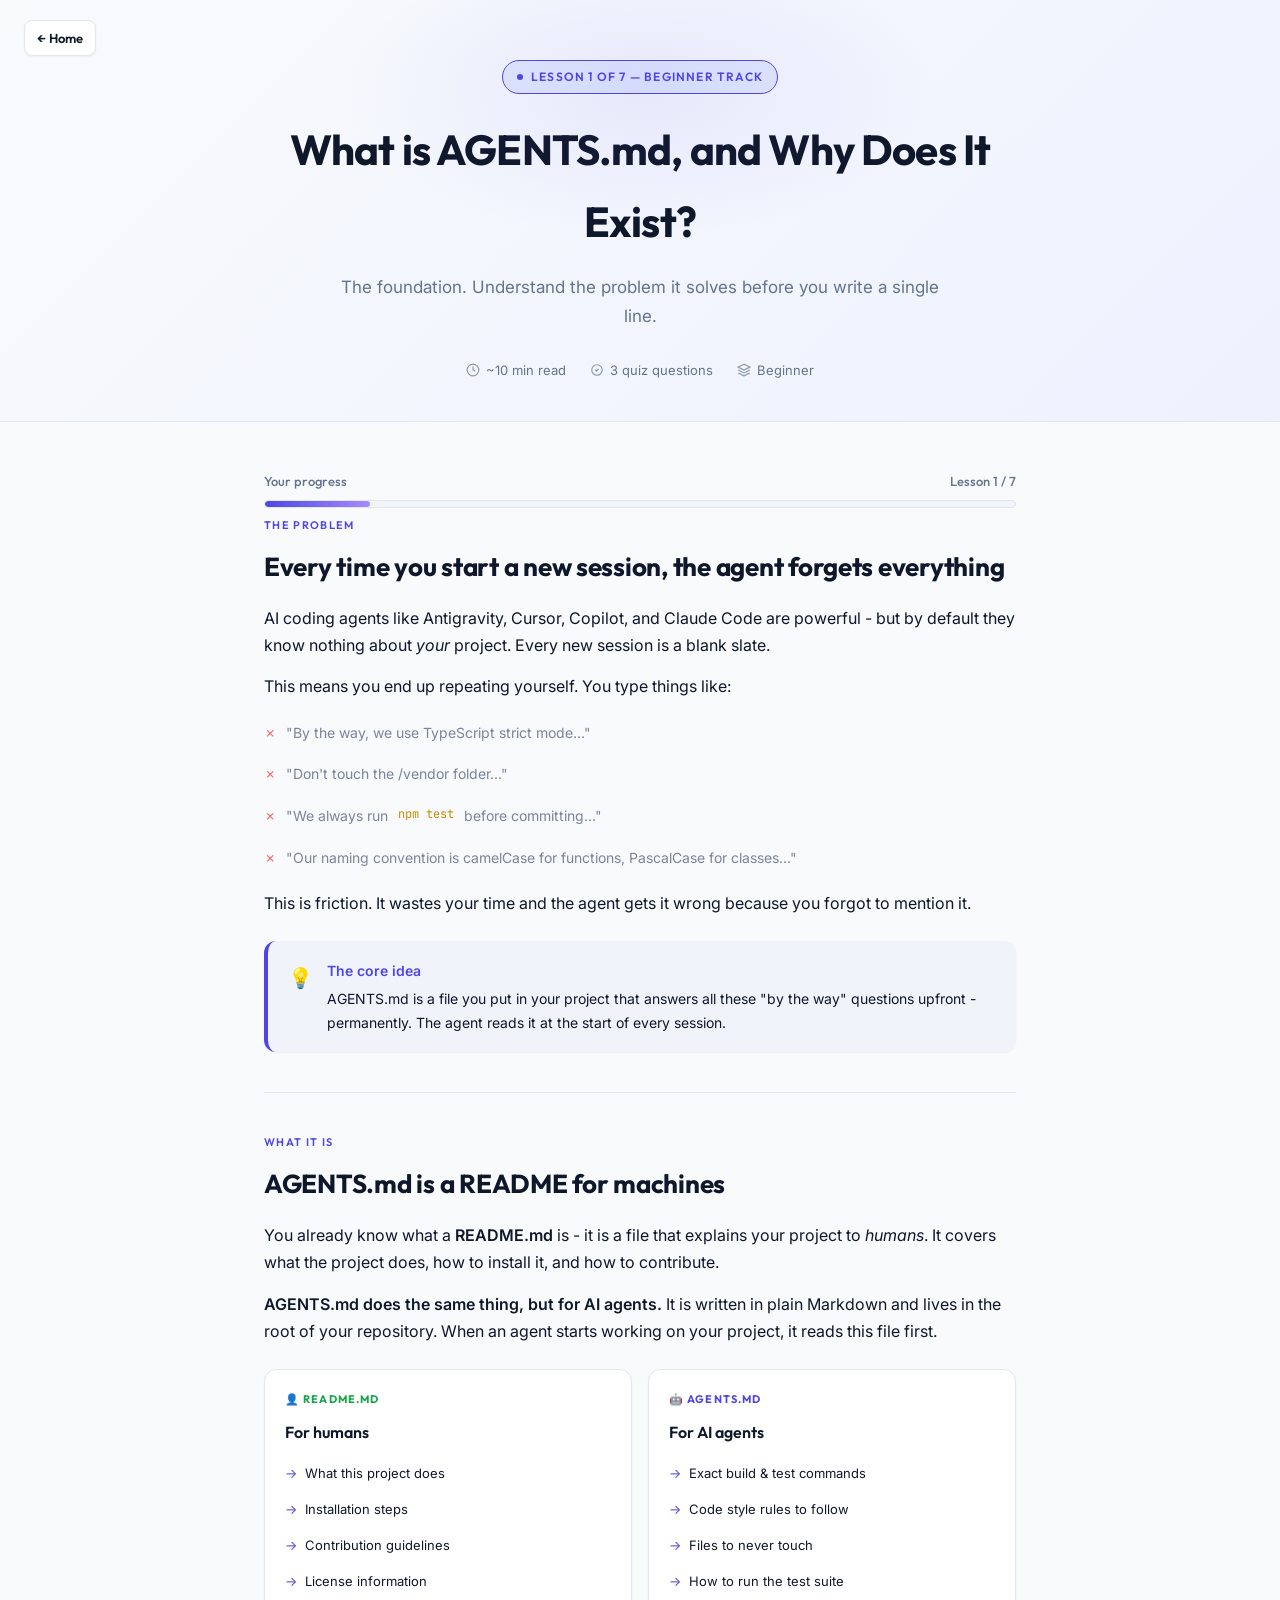
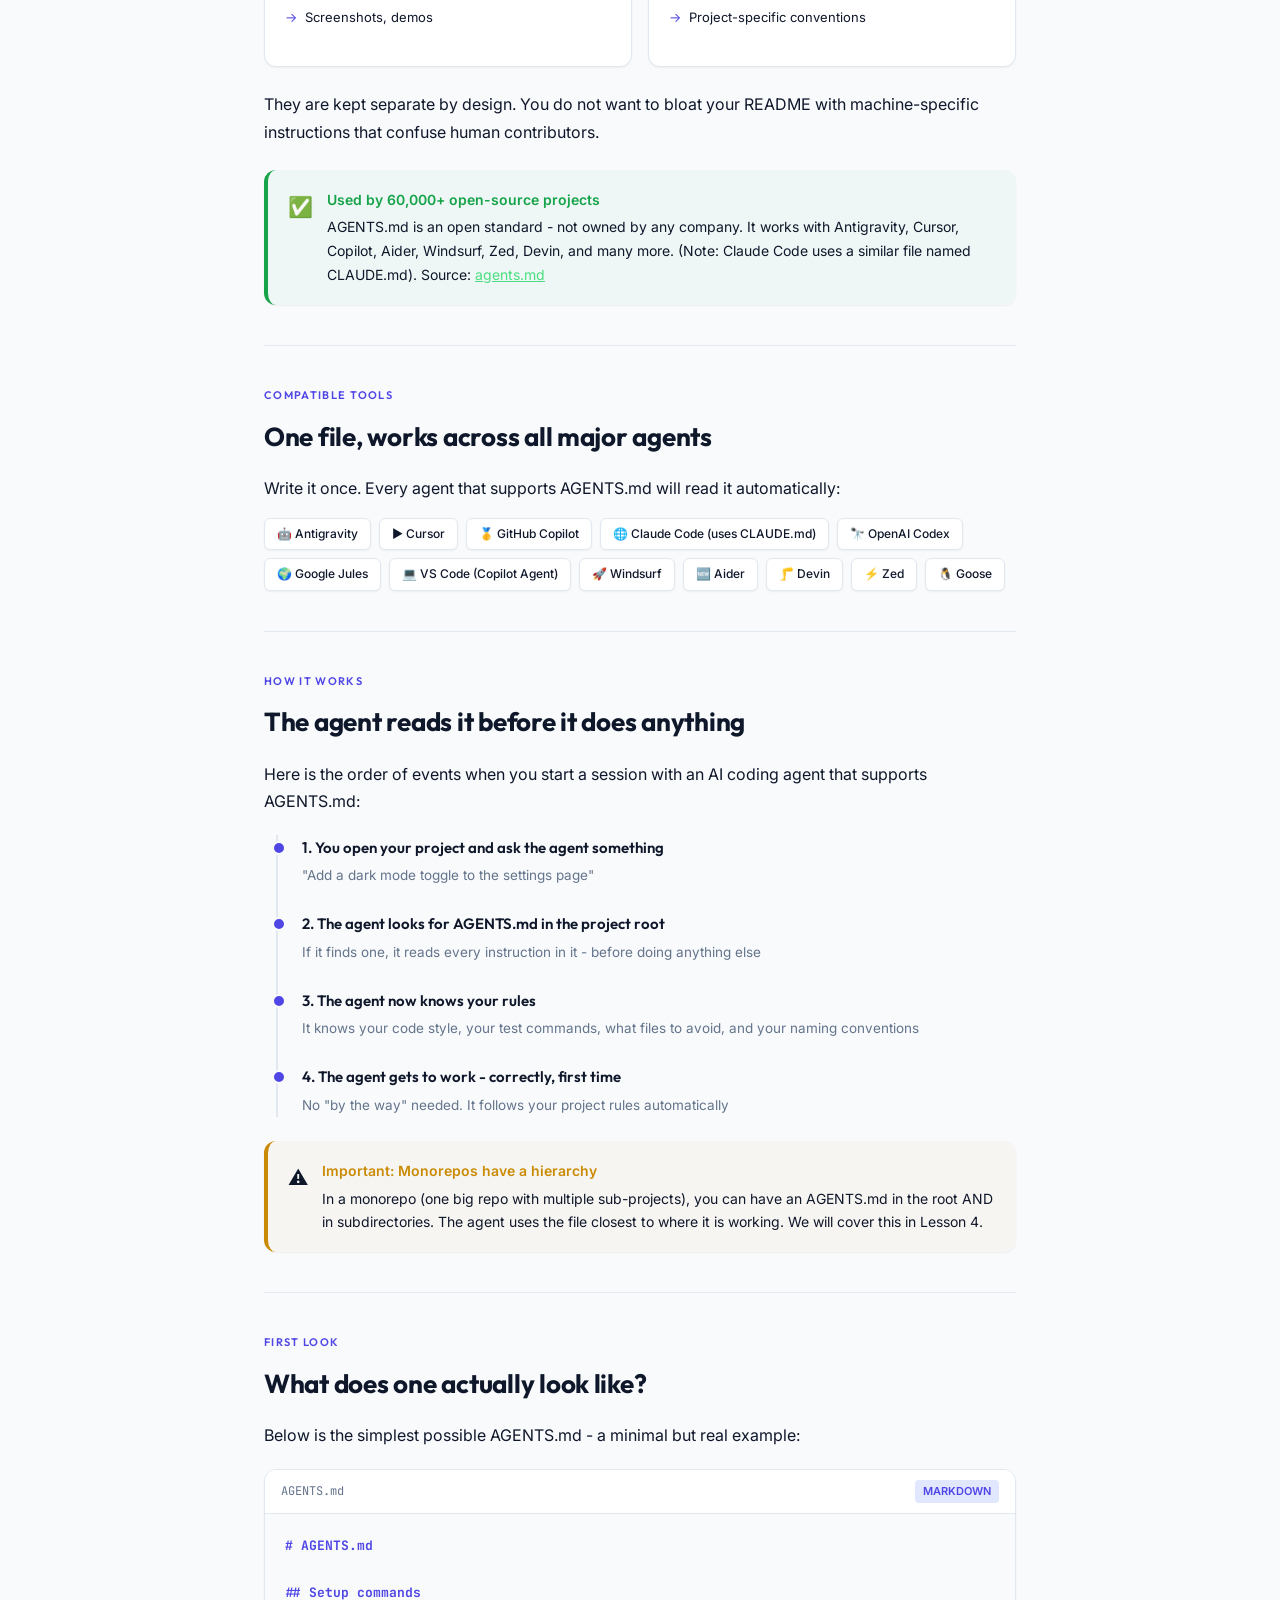
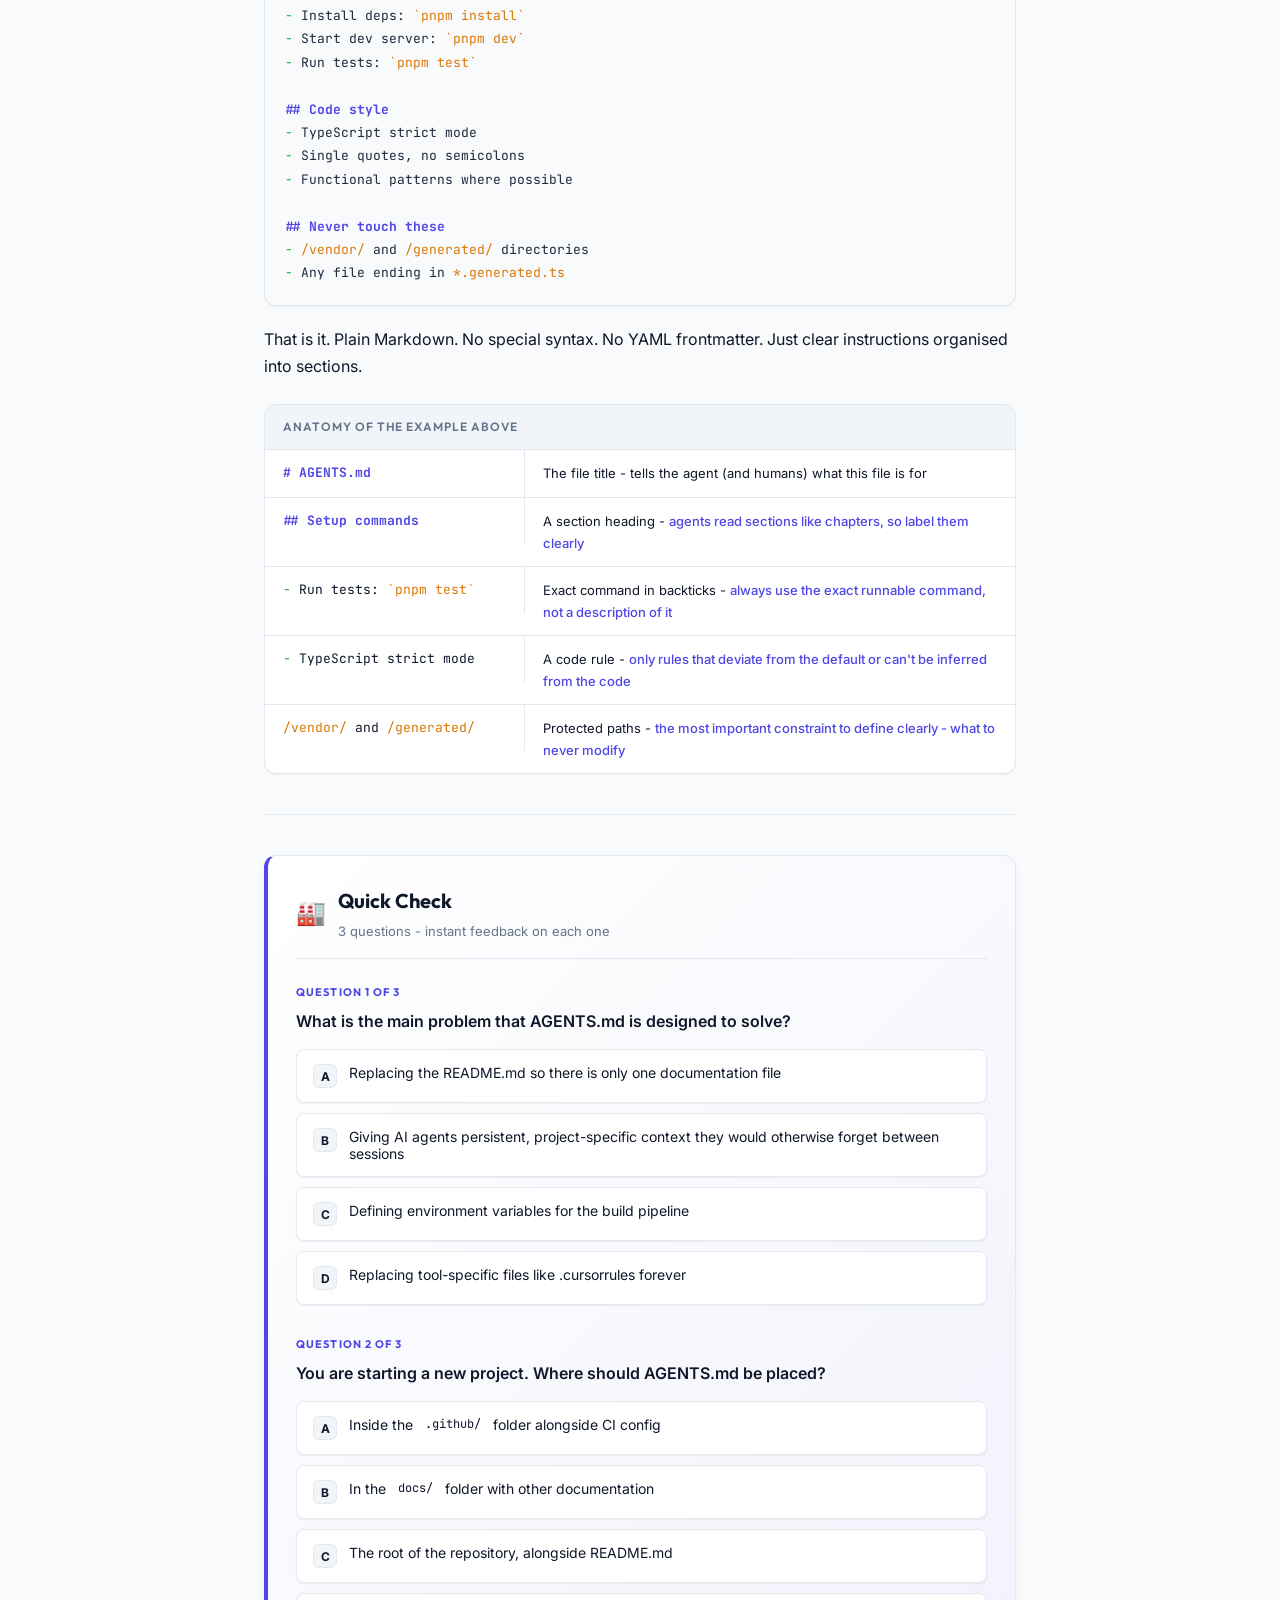
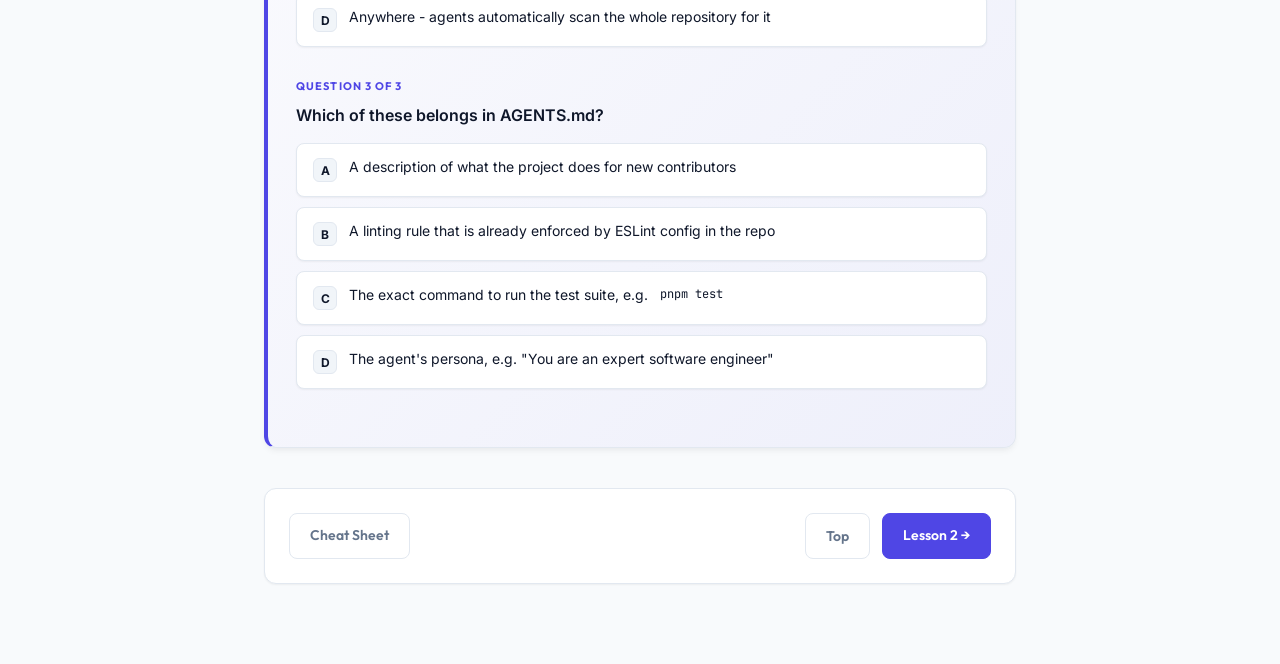
==== commit 9f5fc0b4: "Update lesson content to address users generically and add home button styling" ====
--- a/lessons/0001-what-is-agents-md.html
+++ b/lessons/0001-what-is-agents-md.html
@@ -13,6 +13,7 @@
 <body>
 
 <header>
+  <a href="../index.html" class="home-btn">&larr; Home</a>
   <div class="lesson-badge"><span class="dot"></span>Lesson 1 of 7 &mdash; Beginner Track</div>
   <h1>What is AGENTS.md, and Why Does It Exist?</h1>
   <p class="subtitle">The foundation. Understand the problem it solves before you write a single line.</p>
@@ -355,12 +356,6 @@
     </div>
   </div>
 
-  <!-- ASK AGENT -->
-  <div class="ask-agent">
-    <p>&#129302; <strong>Ask your agent anything</strong> about this lesson</p>
-    <p>Just type your question in the Antigravity chat. Your teacher is always on.</p>
-  </div>
-
 </main>
 
 <script>
--- a/lessons/style.css
+++ b/lessons/style.css
@@ -1091,3 +1091,32 @@
 .modal .btn-close:hover {
   background: #3730a3;
 }
+
+.home-btn {
+  position: absolute;
+  top: 20px;
+  left: 24px;
+  display: inline-flex;
+  align-items: center;
+  gap: 6px;
+  background: var(--surface);
+  border: 1px solid var(--border);
+  color: var(--text);
+  font-family: 'Outfit', sans-serif;
+  font-size: 13px;
+  font-weight: 600;
+  padding: 6px 12px;
+  border-radius: 8px;
+  text-decoration: none;
+  transition: all 0.2s ease;
+  box-shadow: var(--shadow-sm);
+  z-index: 10;
+}
+
+.home-btn:hover {
+  border-color: var(--accent);
+  color: var(--accent);
+  background: var(--accent-glow);
+  transform: translateY(-1px);
+}
+
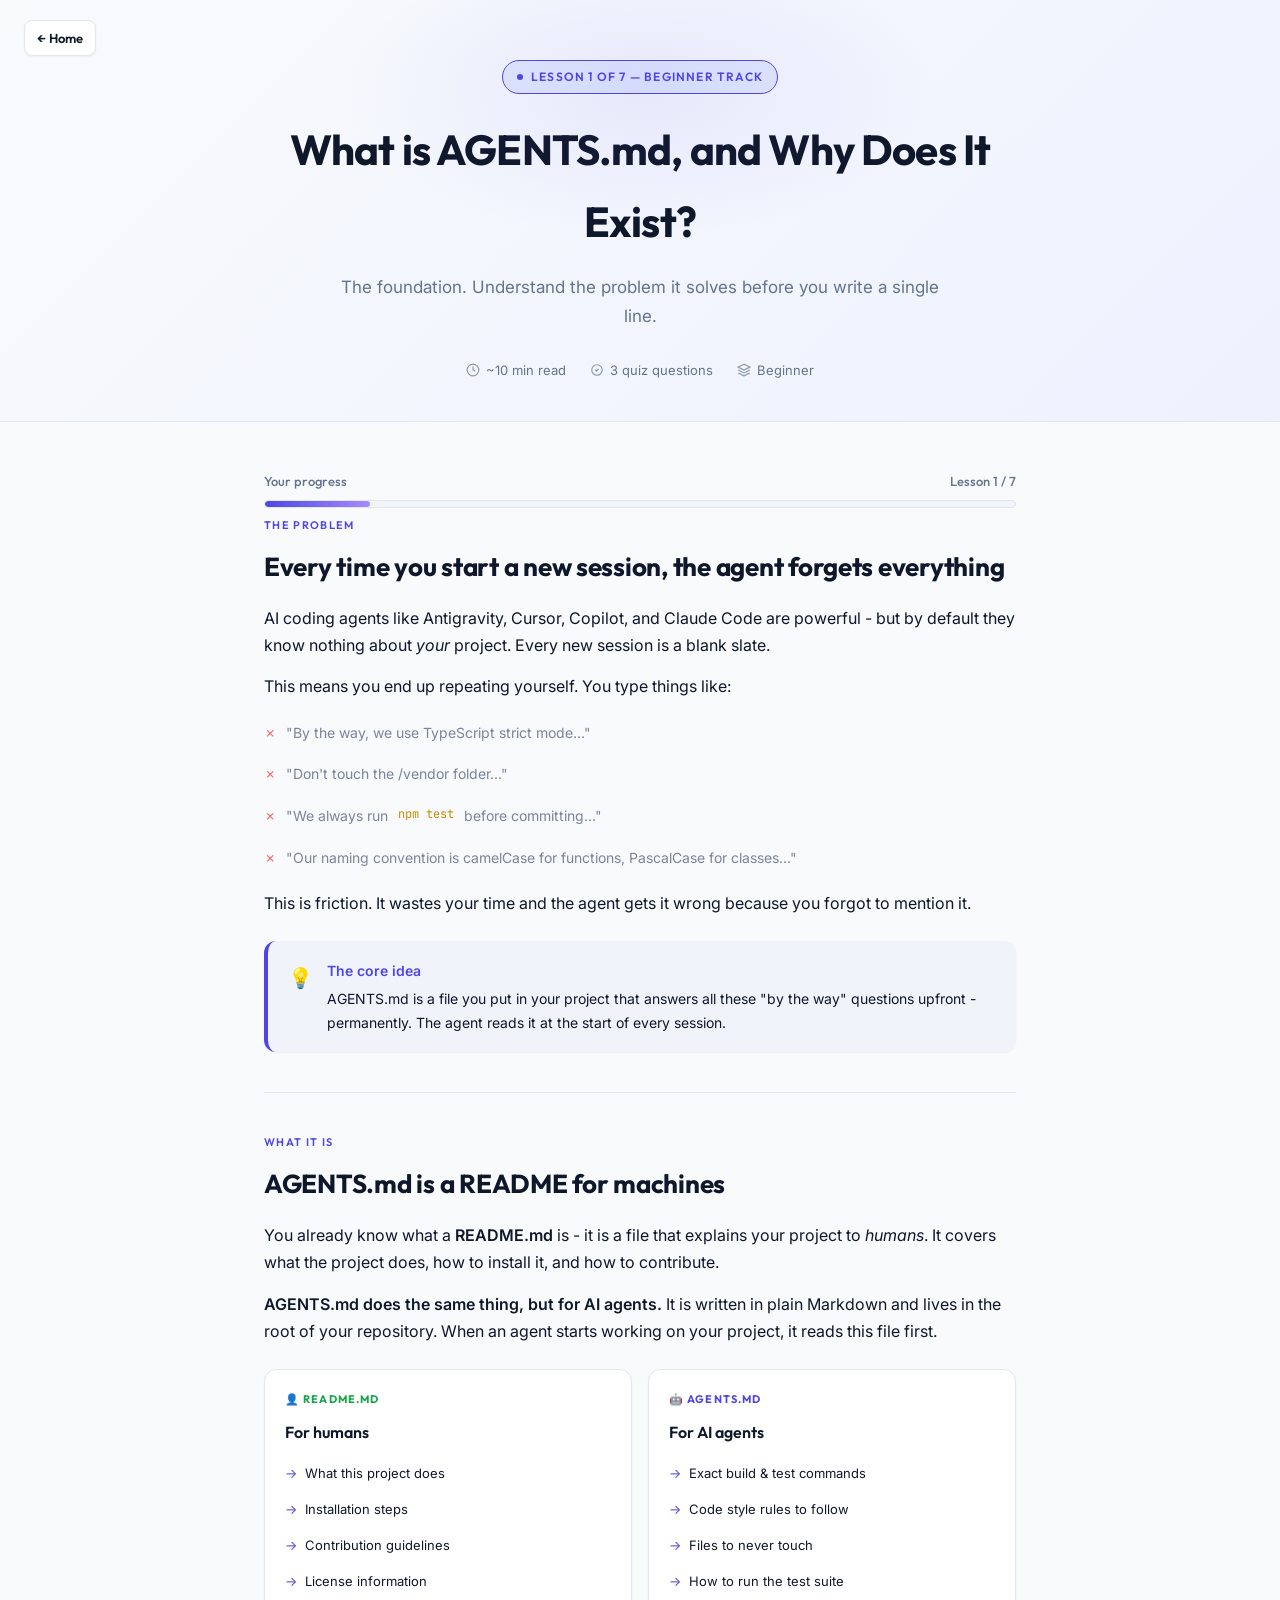
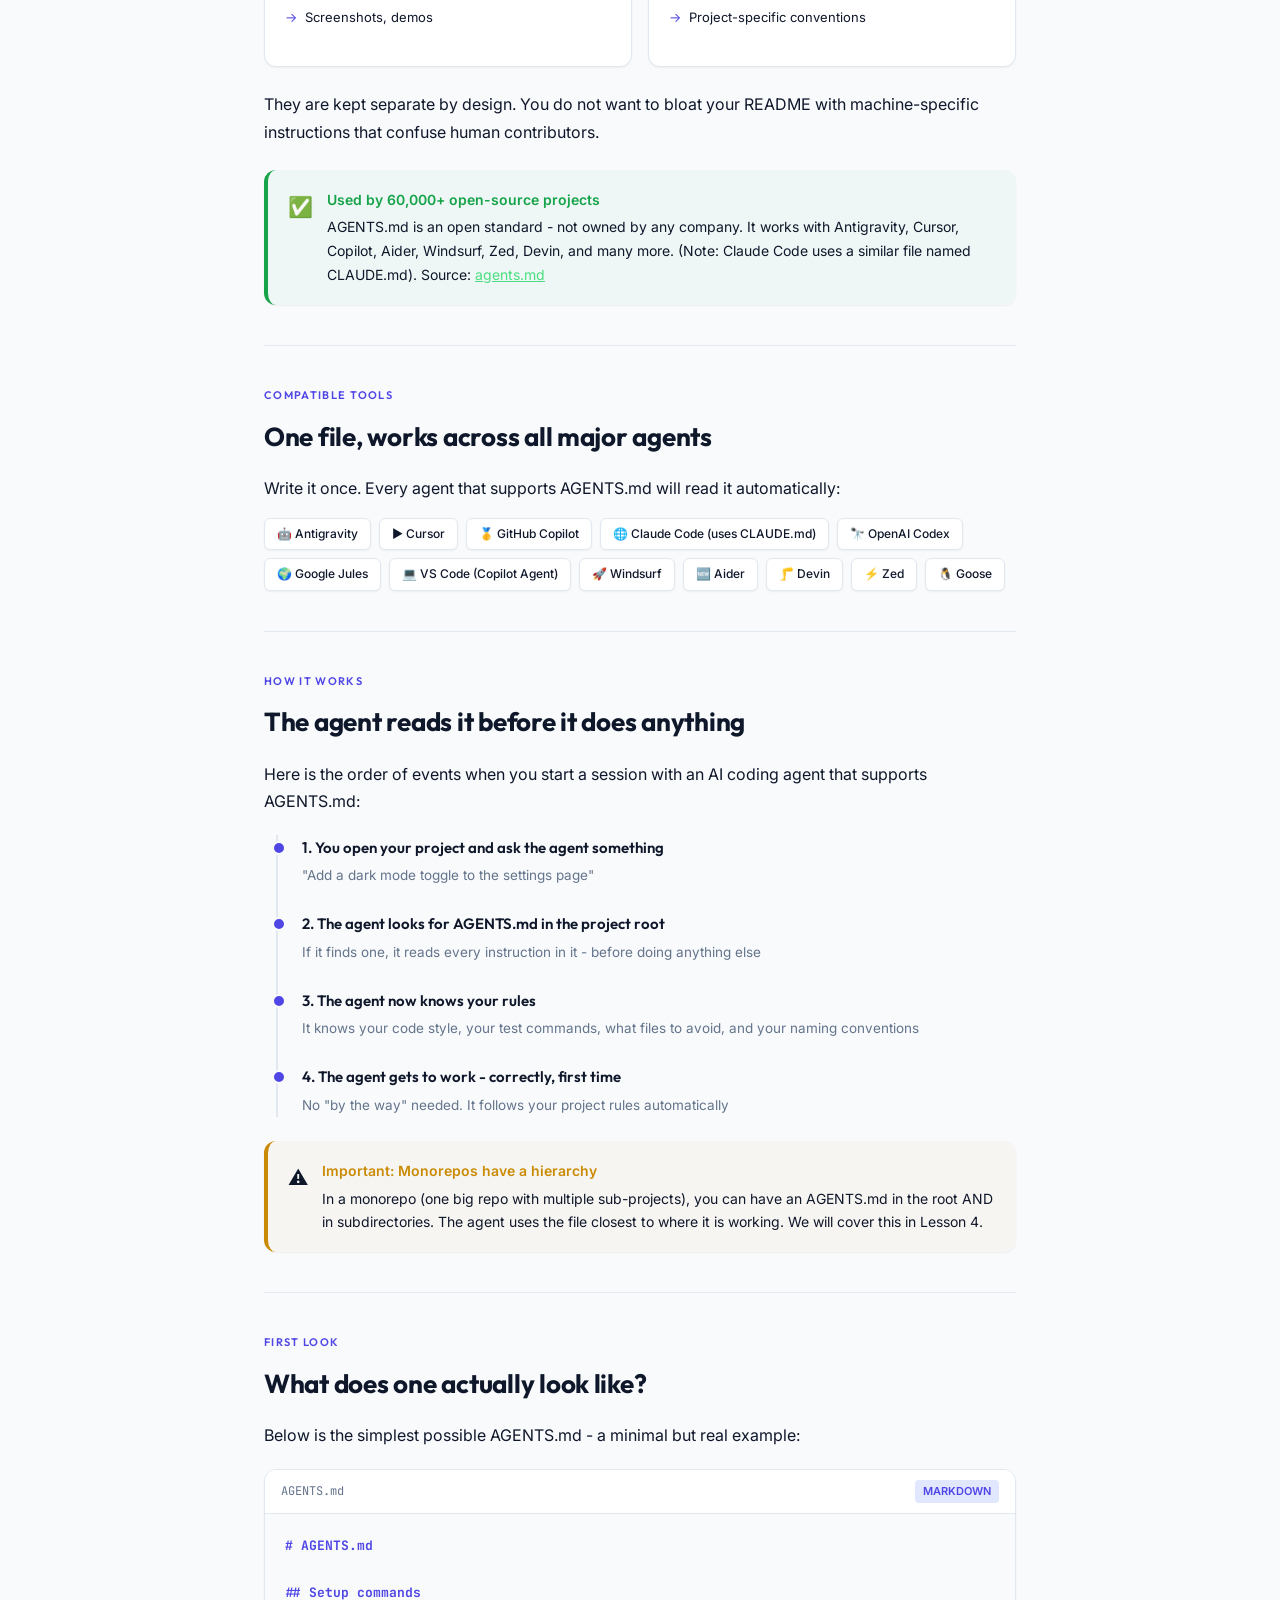
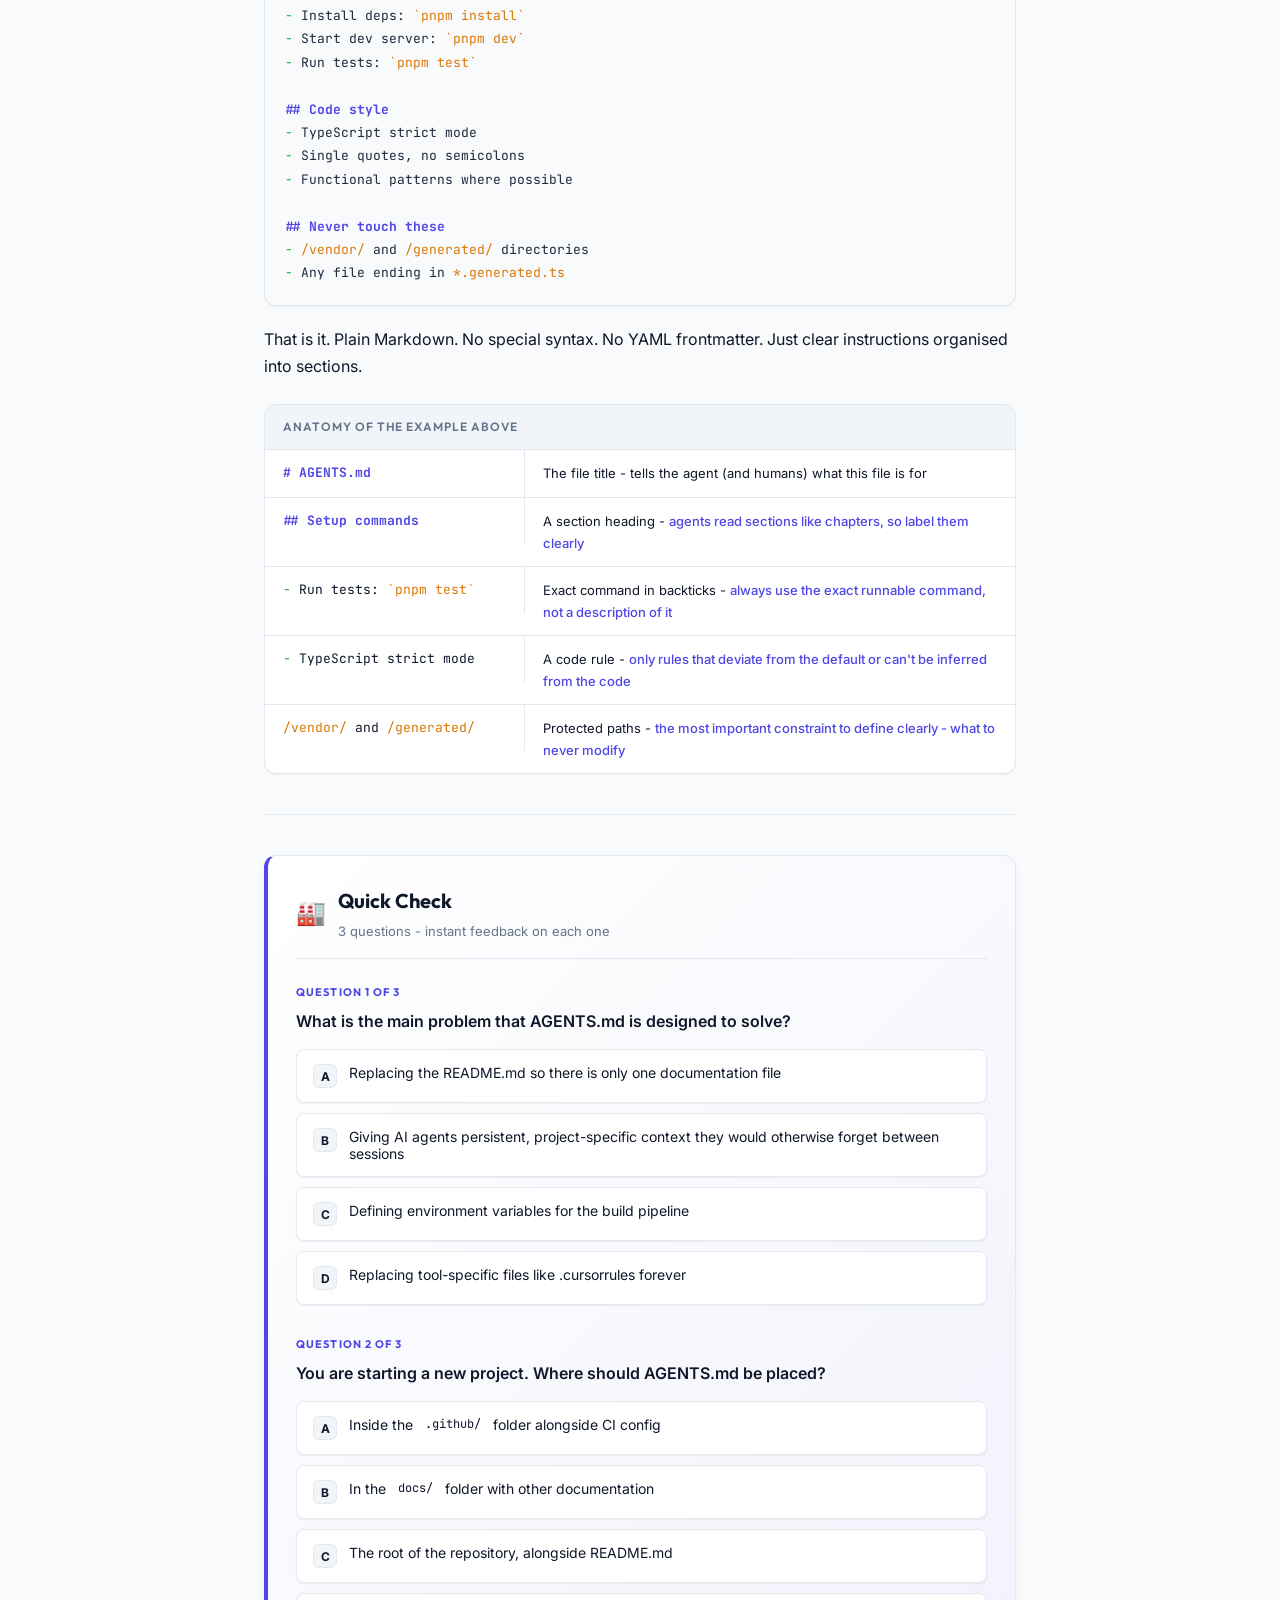
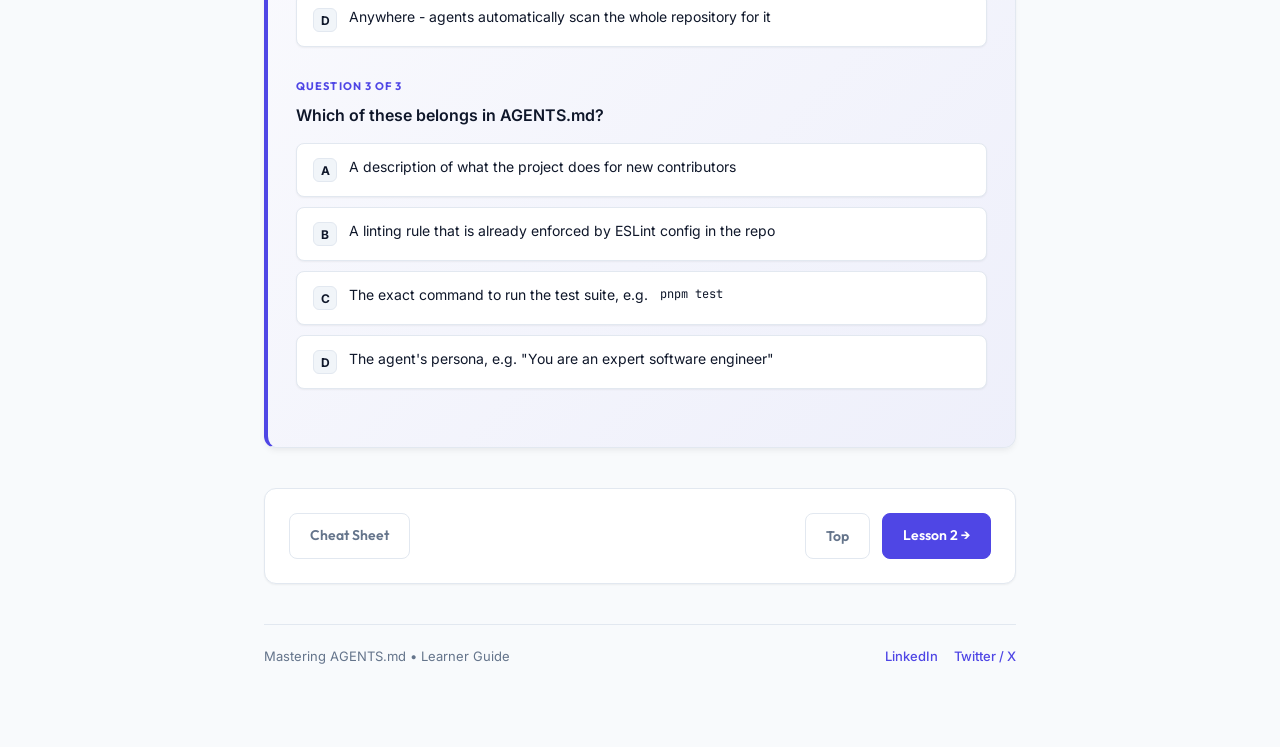
==== commit e45c743b: "Add footer with navigation links to all lesson pages and update styles" ====
--- a/lessons/0001-what-is-agents-md.html
+++ b/lessons/0001-what-is-agents-md.html
@@ -356,6 +356,13 @@
     </div>
   </div>
 
+  <footer>
+    <span>Mastering AGENTS.md &bull; Learner Guide</span>
+    <div class="footer-links">
+      <a href="https://www.linkedin.com/in/sabarnathmaddinieni/" target="_blank" rel="noopener noreferrer">LinkedIn</a>
+      <a href="https://x.com/SabarnathX" target="_blank" rel="noopener noreferrer">Twitter / X</a>
+    </div>
+  </footer>
 </main>
 
 <script>
--- a/lessons/style.css
+++ b/lessons/style.css
@@ -1120,3 +1120,30 @@
   transform: translateY(-1px);
 }
 
+footer {
+  margin-top: 40px;
+  padding-top: 20px;
+  border-top: 1px solid var(--border);
+  display: flex;
+  justify-content: space-between;
+  align-items: center;
+  flex-wrap: wrap;
+  gap: 12px;
+  font-size: 13px;
+  color: var(--muted);
+}
+footer a {
+  color: var(--accent);
+  text-decoration: none;
+  font-weight: 500;
+  transition: color 0.2s ease;
+}
+footer a:hover {
+  color: var(--text);
+  text-decoration: underline;
+}
+.footer-links {
+  display: flex;
+  gap: 16px;
+}
+
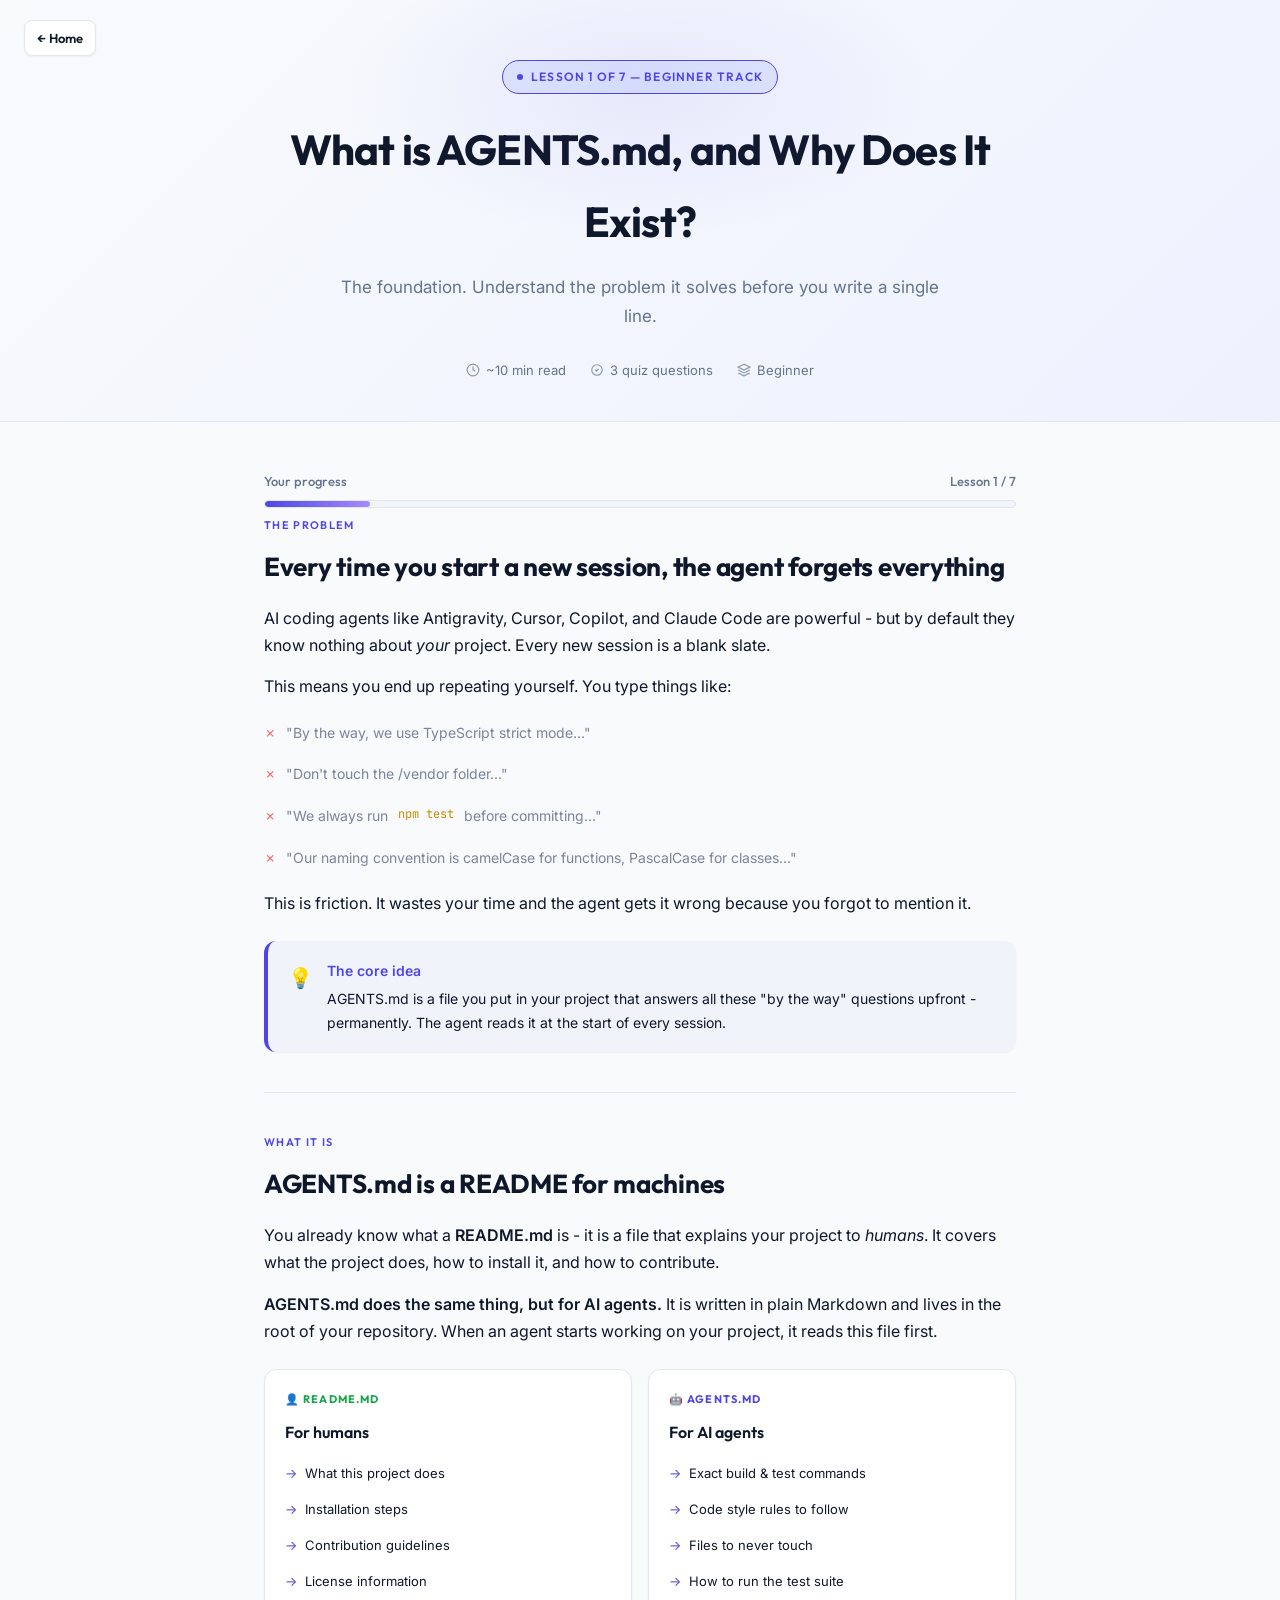
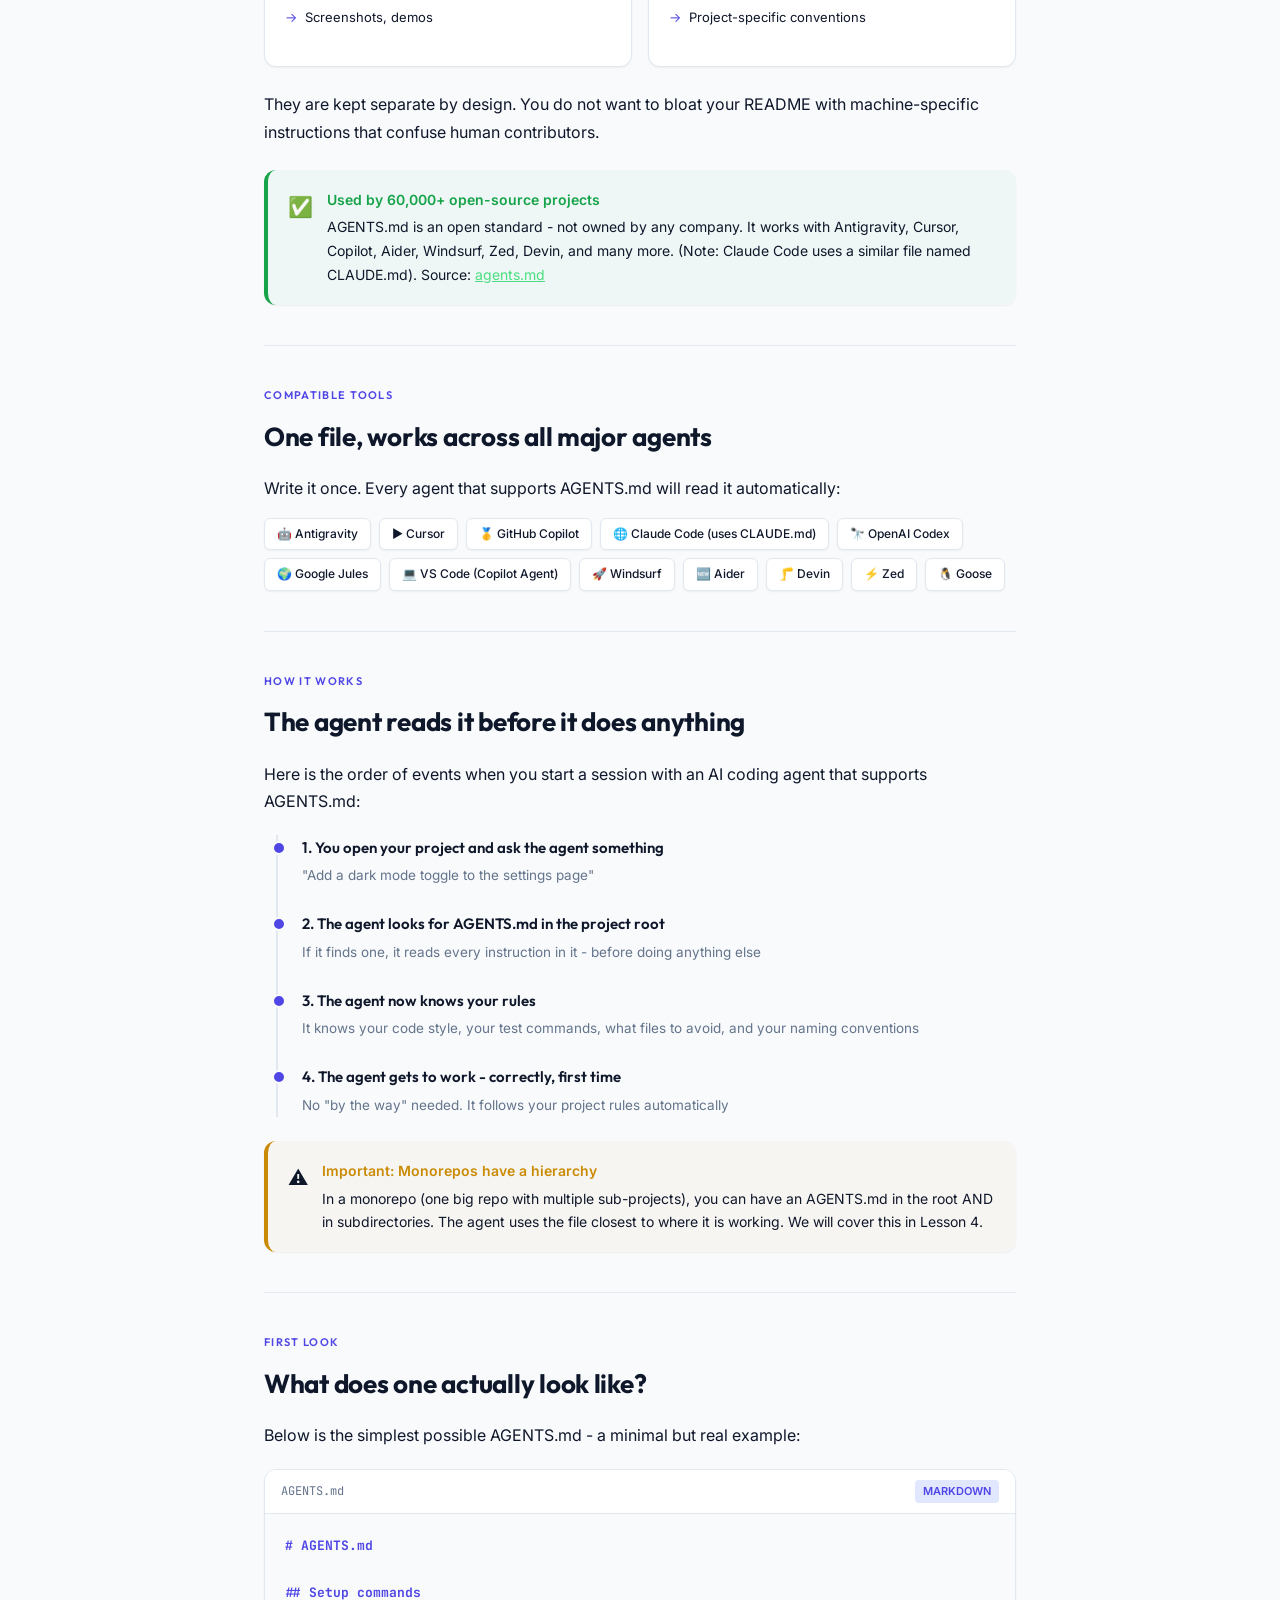
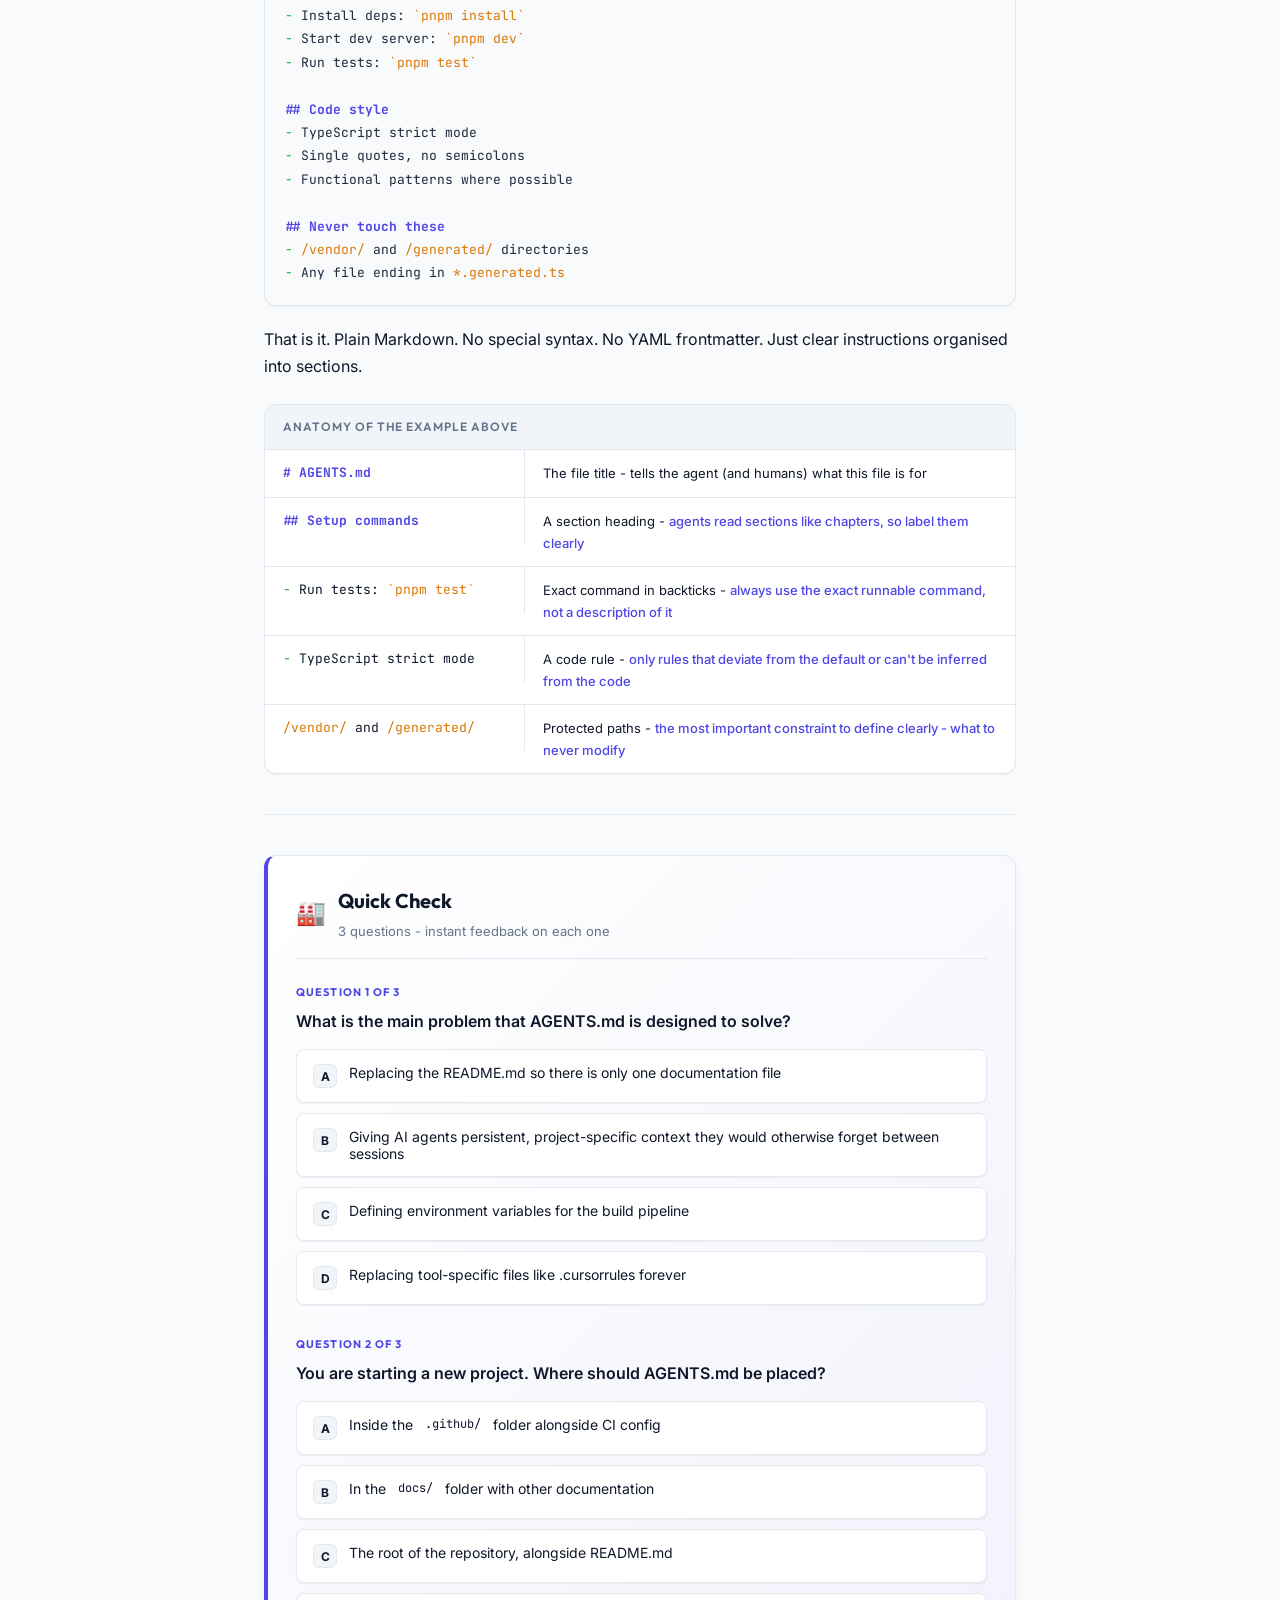
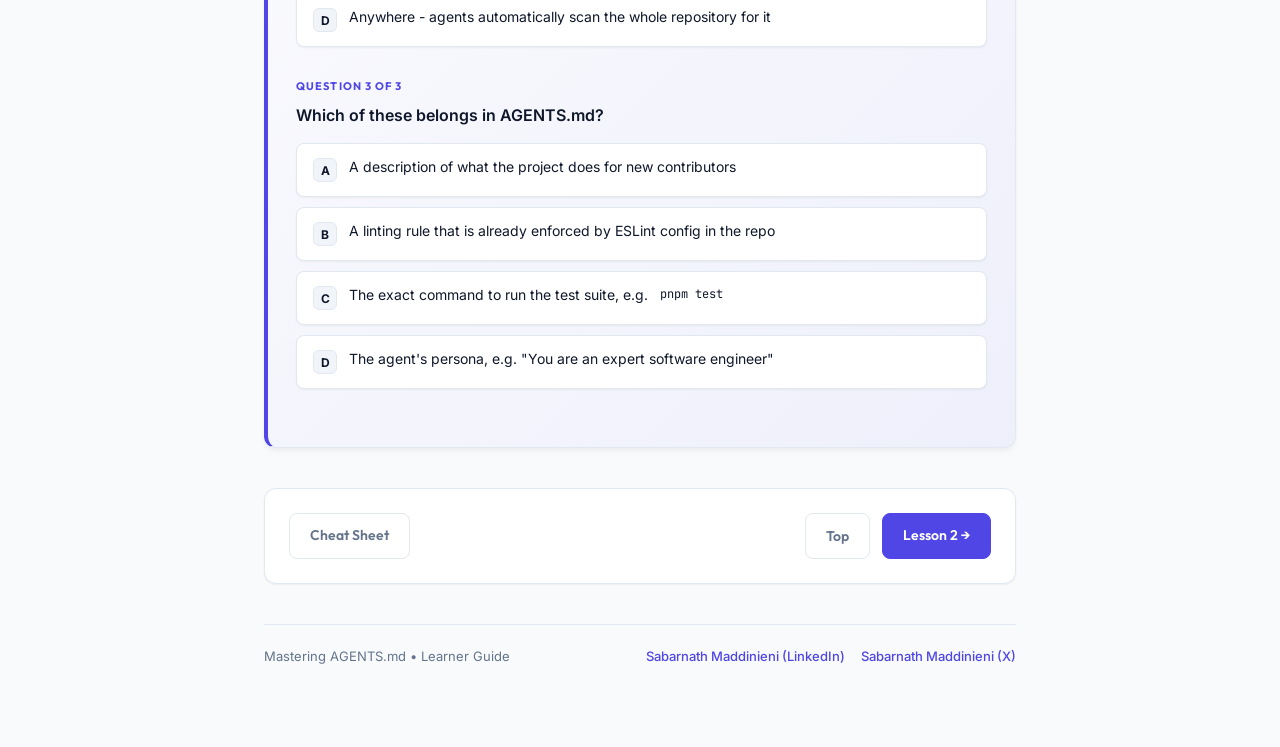
==== commit 7aca0844: "Add README.md and update footer links across lesson pages and cheat sheet" ====
--- a/lessons/0001-what-is-agents-md.html
+++ b/lessons/0001-what-is-agents-md.html
@@ -359,8 +359,8 @@
   <footer>
     <span>Mastering AGENTS.md &bull; Learner Guide</span>
     <div class="footer-links">
-      <a href="https://www.linkedin.com/in/sabarnathmaddinieni/" target="_blank" rel="noopener noreferrer">LinkedIn</a>
-      <a href="https://x.com/SabarnathX" target="_blank" rel="noopener noreferrer">Twitter / X</a>
+      <a href="https://www.linkedin.com/in/sabarnathmaddinieni/" target="_blank" rel="noopener noreferrer">Sabarnath Maddinieni (LinkedIn)</a>
+      <a href="https://x.com/SabarnathX" target="_blank" rel="noopener noreferrer">Sabarnath Maddinieni (X)</a>
     </div>
   </footer>
 </main>
